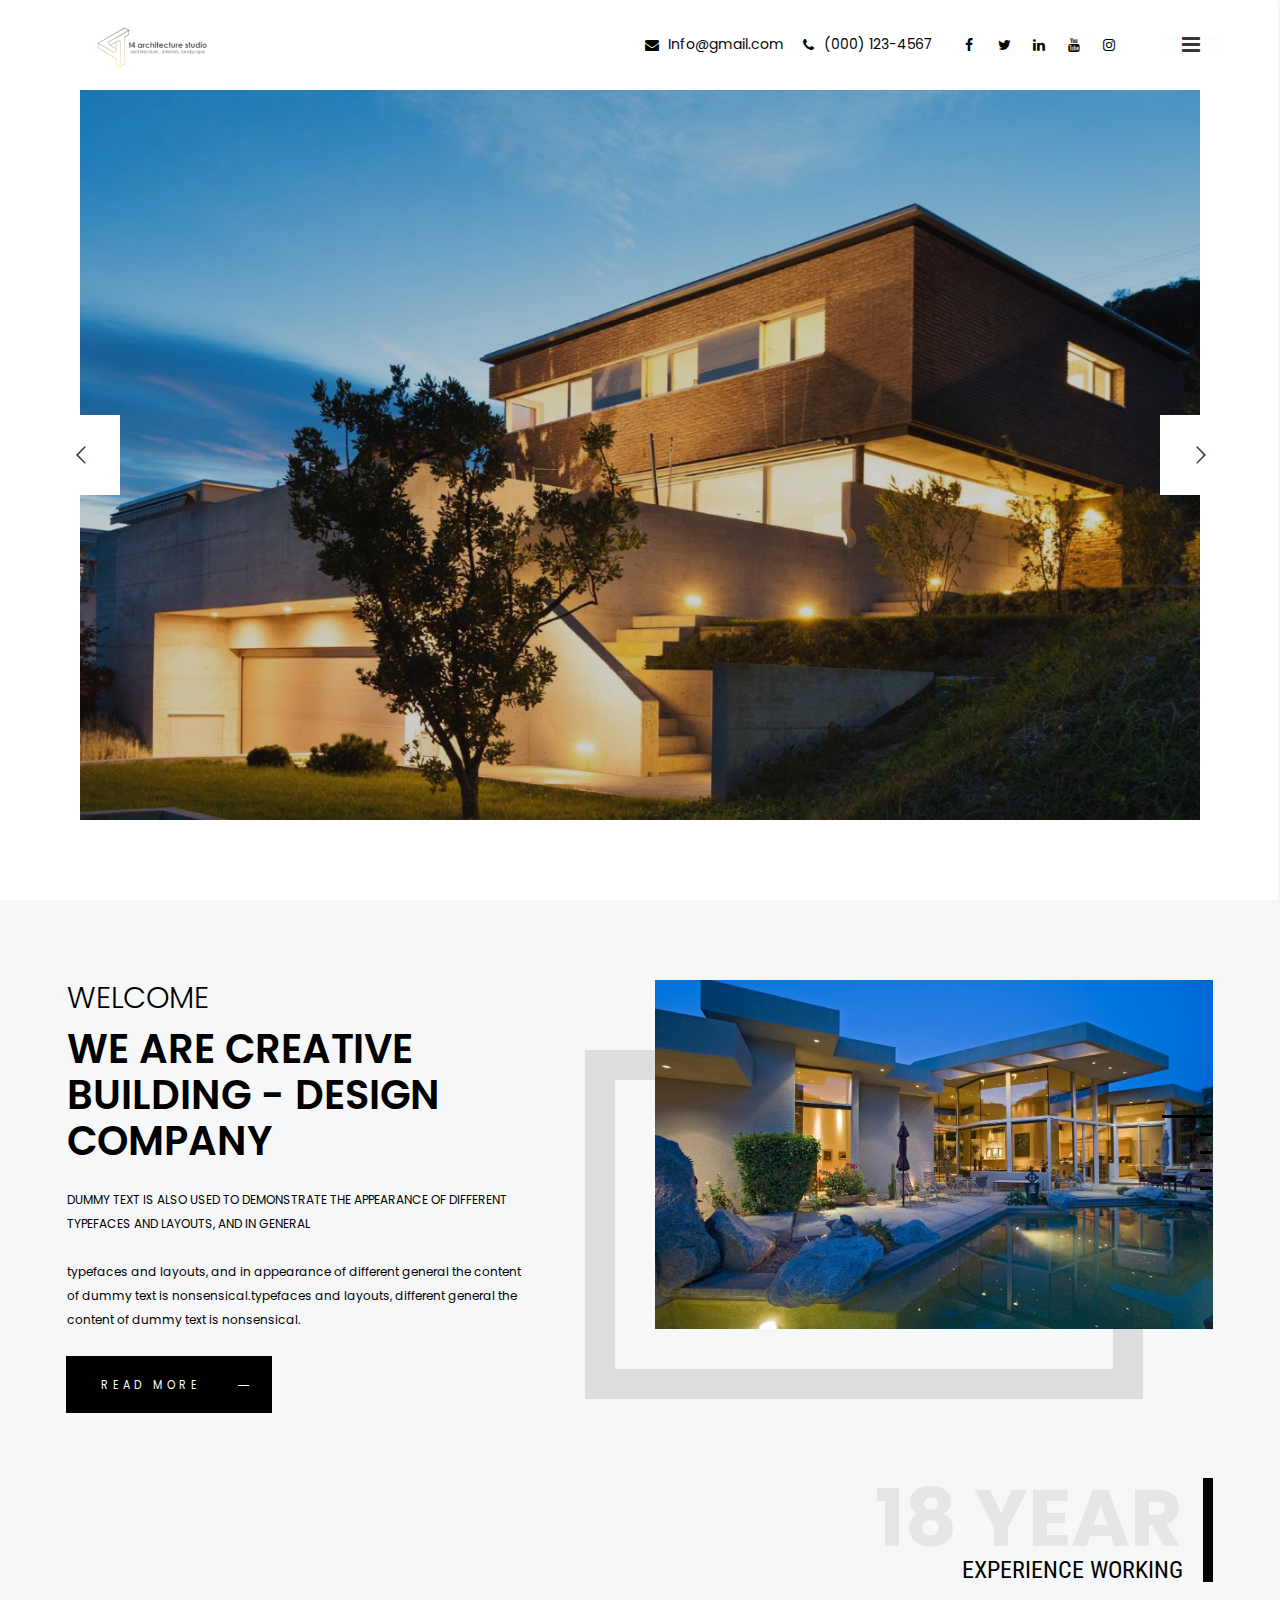
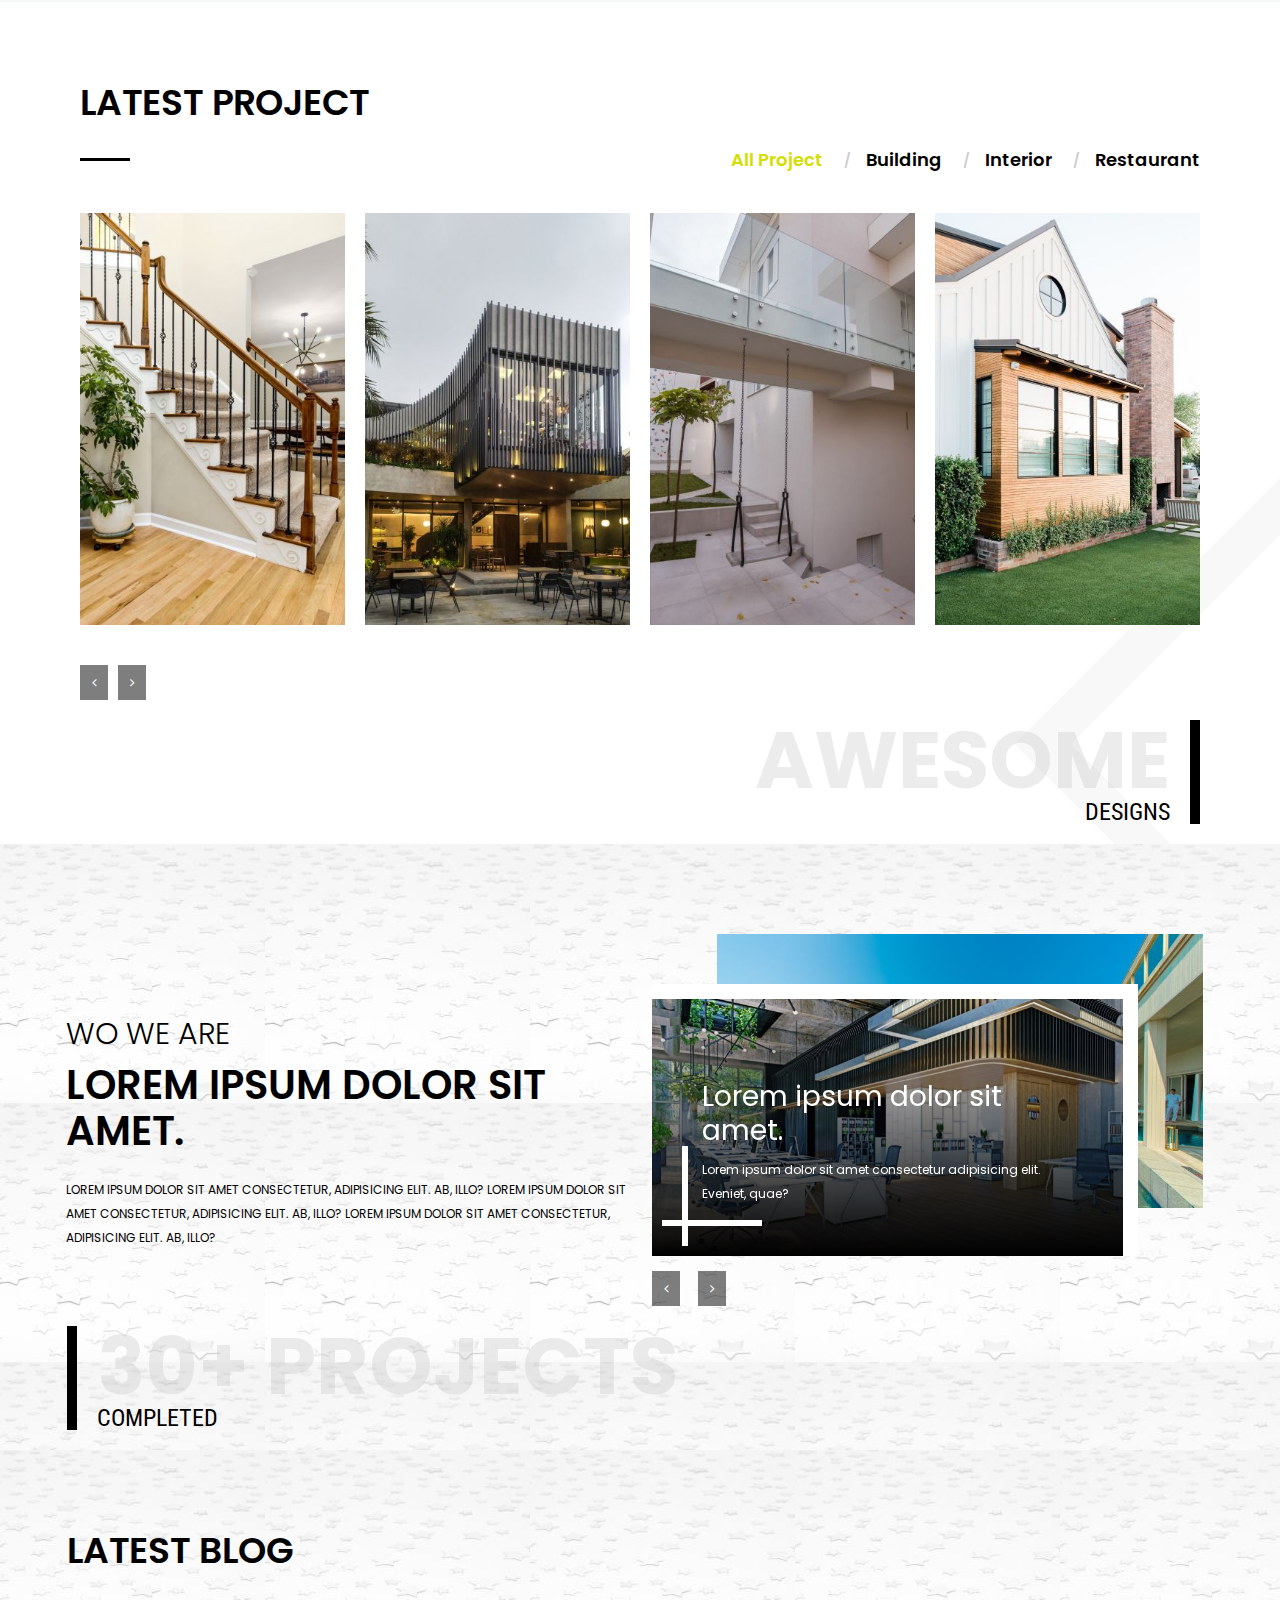
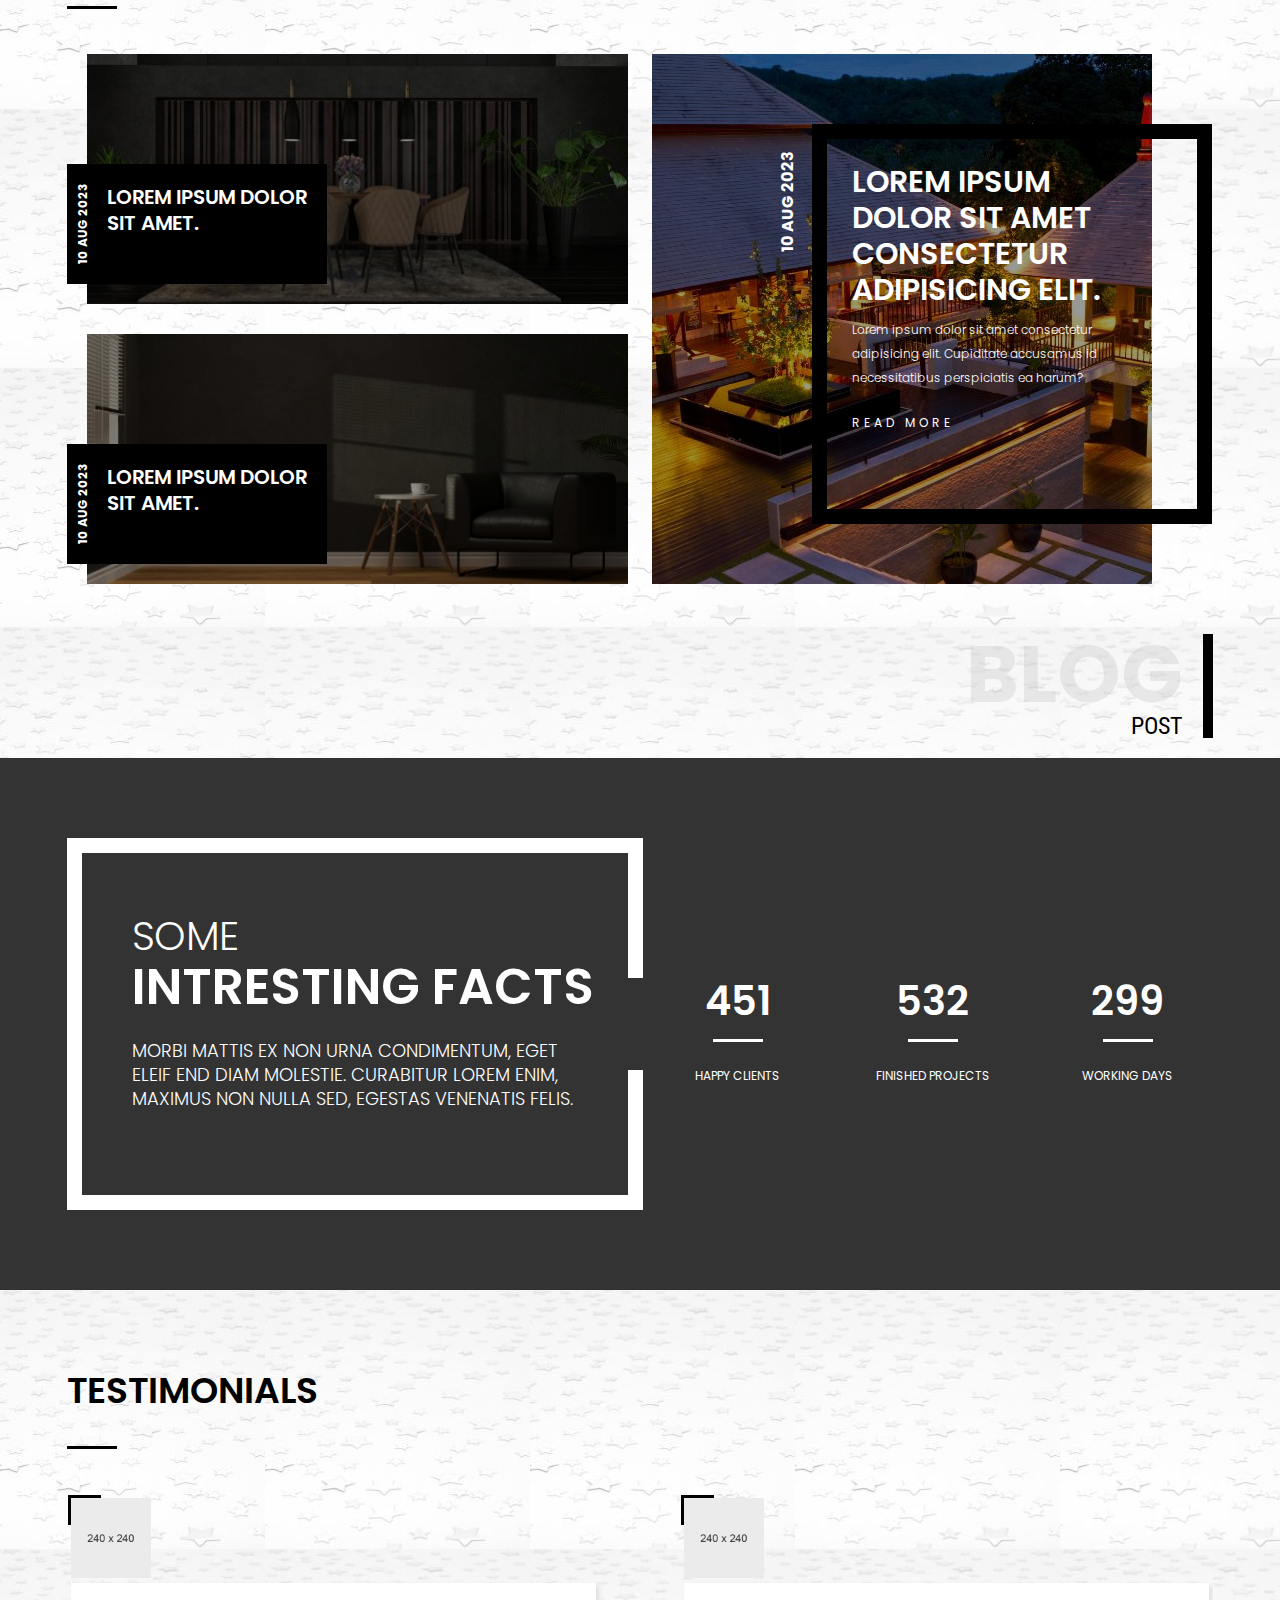
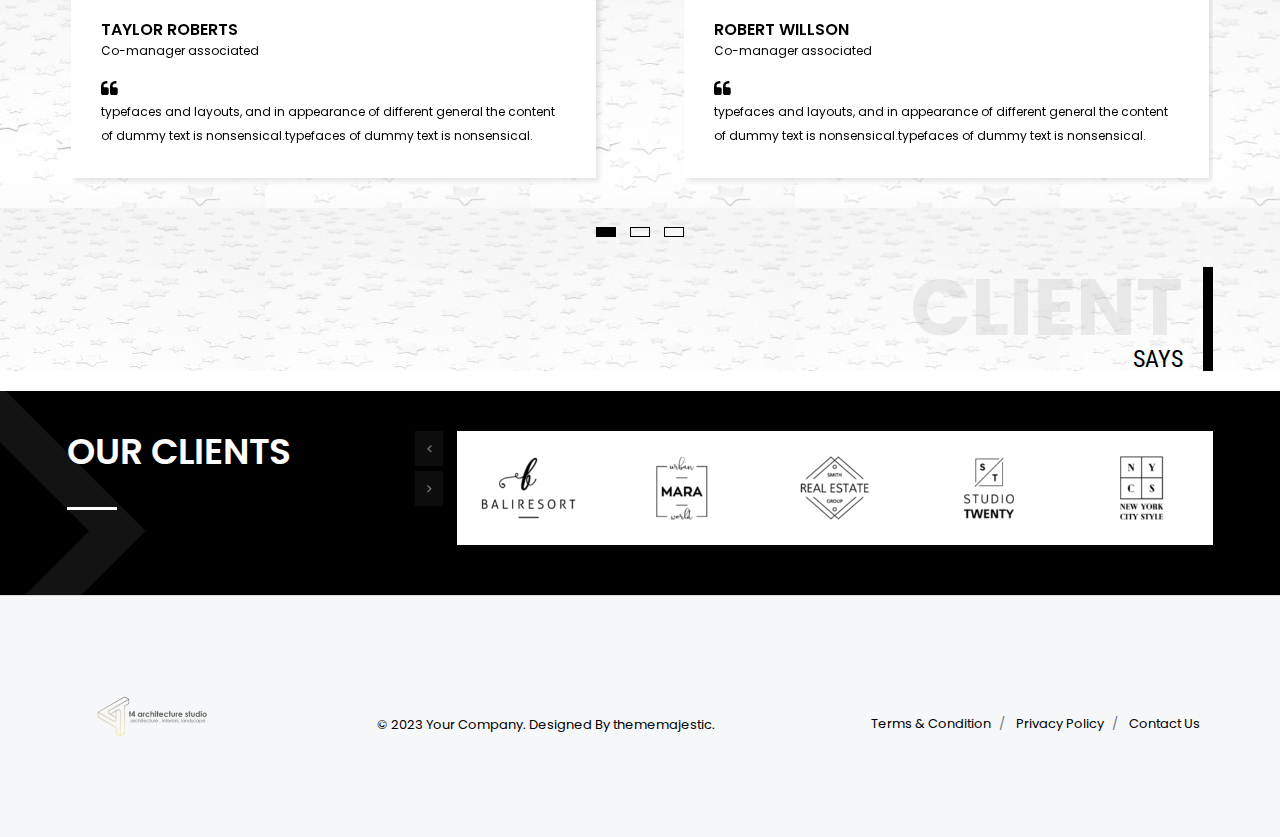
==== index.html @ b1460362 "initial" ====
<!DOCTYPE html>
<html lang="en">

<head>

    <!-- META -->
    <meta charset="utf-8">
    <meta http-equiv="X-UA-Compatible" content="IE=edge">
    <meta name="keywords" content="" />
    <meta name="author" content="" />
    <meta name="robots" content="" />
    <meta name="description" content="" />

    <!-- FAVICONS ICON -->
    <link rel="icon" href="images/favicon.ico" type="image/x-icon" />
    <link rel="shortcut icon" type="image/x-icon" href="images/favicon.png" />

    <!-- PAGE TITLE HERE -->
    <title>T4 Architecture Studio | Home </title>

    <!-- MOBILE SPECIFIC -->
    <meta name="viewport" content="width=device-width, initial-scale=1">

    <link rel="stylesheet" type="text/css" href="css/loader.min.css"> <!-- LOADER STYLE SHEET -->
    <link rel="stylesheet" type="text/css" href="css/bootstrap.min.css"><!-- BOOTSTRAP STYLE SHEET -->
    <link rel="stylesheet" type="text/css" href="css/fontawesome/css/font-awesome.min.css" />
    <!-- FONTAWESOME STYLE SHEET -->
    <link rel="stylesheet" type="text/css" href="css/owl.carousel.min.css"><!-- OWL CAROUSEL STYLE SHEET -->
    <link rel="stylesheet" type="text/css" href="css/magnific-popup.min.css"><!-- MAGNIFIC POPUP STYLE SHEET -->
    <link rel="stylesheet" type="text/css" href="css/style.css"><!-- MAIN STYLE SHEET -->
    <link rel="stylesheet" type="text/css" href="css/rev-slider-4.css"><!-- REVOLUTION SLIDER 4 STYLE -->
    <link rel="stylesheet" type="text/css" href="plugins/revolution/revolution/css/settings.css">
    <!-- REVOLUTION SLIDER CSS -->
    <link rel="stylesheet" type="text/css" href="plugins/revolution/revolution/css/navigation.css">
    <!-- REVOLUTION NAVIGATION STYLE -->
    <!-- GOOGLE FONTS -->
    <link href="https://fonts.googleapis.com/css?family=Poppins:300,300i,400,400i,500,500i,600,600i,700,800,800i,900"
        rel="stylesheet">
    <link href="https://fonts.googleapis.com/css?family=Roboto+Condensed:300,300i,400,400i,700,700i" rel="stylesheet">
    <link href="https://fonts.googleapis.com/css?family=Crete+Round:400,400i&amp;subset=latin-ext" rel="stylesheet">

</head>

<body>

    <div class="page-wraper">

        <!-- HEADER START -->
        <header class="site-header header-style-2  nav-wide">

            <div class="sticky-header main-bar-wraper">
                <div class="main-bar bg-white p-t10">
                    <div class="container">
                        <div class="logo-header">
                            <div class="logo-header-inner logo-header-one">
                                <a href="index.html">
                                    <img src="images/logo-dark.png" width="171" height="49" alt="" />
                                </a>
                            </div>
                        </div>
                        <!-- ETRA Nav -->
                        <div class="extra-nav">
                            <div class="extra-cell">
                                <a href="javascript:;" class="vnav-btn">
                                    <span class="fa fa-bars"></span>
                                </a>
                            </div>
                        </div>
                        <div class="extra-nav">
                            <div class="extra-cell">
                                <!-- <a href="#search" class="site-search-btn"><i class="fa fa-search"></i></a> -->
                            </div>
                        </div>

                        <div class="extra-nav header-top-info">
                            <div class="extra-cell">
                                <div class="wt-topbar-right clearfix top-bar">
                                    <ul class="social-bx list-inline pull-right">
                                        <li><a href="javascript:void(0);" class="fa fa-facebook"></a></li>
                                        <li><a href="javascript:void(0);" class="fa fa-twitter"></a></li>
                                        <li><a href="javascript:void(0);" class="fa fa-linkedin"></a></li>
                                        <li><a href="javascript:void(0);" class="fa fa-youtube"></a></li>
                                        <li><a href="javascript:void(0);" class="fa fa-instagram"></a></li>
                                    </ul>
                                    <ul class="list-unstyled list-inline e-p-bx pull-right">
                                        <li><i class="fa fa-envelope"></i>Info@gmail.com</li>
                                        <li><i class="fa fa-phone"></i>(000) 123-4567</li>
                                    </ul>
                                </div>
                            </div>
                        </div>

                        <!-- ETRA Nav -->
                        <div class="extra-nav">
                            <div class="extra-cell">
                                <div class="dropdown share-icon-btn2">
                                    <a href="javascript:;" class="site-search-btn dropdown-toggle"
                                        data-bs-toggle="dropdown"><i class="fa fa-share-alt"></i></a>
                                    <div class="dropdown-menu bg-white">
                                        <div class="top-bar">
                                            <ul class="social-bx list-inline">
                                                <li><a href="javascript:void(0);" class="fa fa-facebook"></a></li>
                                                <li><a href="javascript:void(0);" class="fa fa-twitter"></a></li>
                                                <li><a href="javascript:void(0);" class="fa fa-linkedin"></a></li>
                                                <li><a href="javascript:void(0);" class="fa fa-rss"></a></li>
                                                <li><a href="javascript:void(0);" class="fa fa-youtube"></a></li>
                                                <li><a href="javascript:void(0);" class="fa fa-instagram"></a></li>
                                            </ul>
                                        </div>
                                    </div>
                                </div>
                            </div>
                        </div>

                        <!-- SITE Search -->
                        <!-- <div id="search"> 
                            <span class="close"></span>
                            <form role="search" id="searchform" action="/search" method="get" class="radius-xl">
                                <div class="input-group">
                                    <input value="" name="q" type="search" placeholder="Type to search"/>
                                    <span class="input-group-btn"><button type="button" class="search-btn"><i class="fa fa-search"></i></button></span>
                                </div>   
                            </form>
                        </div> -->

                        <!-- STYLE SWITCHER  ======= -->
                        <div class="nav-sidebar">
                            <a href="javascript:;" class="vnav-close"></a>
                            <div class="nav-siderbar-scroll">
                                <div class="vertical-content-wrap">
                                    <div class="vertical-content-area vertical-centered">
                                        <!-- MAIN Vav -->
                                        <div class="vertical-nav">
                                            <ul class=" nav navbar-nav">
                                                <li>
                                                    <a href="index.html">Home</a>
                                                </li>
                                                <li>
                                                    <a href="#">About US</a>
                                                    <!-- </li>
                                                <li>
                                                    <a href="javascript:;">News</a>
                                                    <ul class="sub-menu v-sub-menu">
                                                        <li><a href="news-grid.html">Grid</a></li>
                                                        <li><a href="news-listing.html">Listing</a></li>
                                                        <li><a href="news-masonry.html">Masonry</a></li>
                                                    </ul>
                                                </li> -->
                                                <li>
                                                    <a href="#">Services</a>
                                                    <!-- <ul class="sub-menu v-sub-menu">
                                                        <li><a href="work-grid.html">Grid</a></li>
                                                        <li><a href="work-masonry.html">Masonry</a></li>
                                                        <li><a href="work-carousel.html">Carousel</a></li>
                                                        <li><a href="#">Project Detail</a></li>                                        
                                                    </ul> -->
                                                </li>
                                                <li>
                                                    <a href="#">Projects</a>
                                                    <!-- <ul class="sub-menu v-sub-menu">
                                                        <li><a href="post-image.html">Image</a></li>
                                                        <li><a href="post-gallery.html">Gallery</a></li>
                                                        <li><a href="post-video.html">Video</a></li>
                                                        <li><a href="post-right-sidebar.html">Right Sidebar</a></li>                                        
                                                    </ul>                                     -->
                                                </li>
                                                <li class="submenu-direction">
                                                    <a href="#">Contact</a>
                                                    <!-- <ul class="sub-menu">
                                                        <li><a href="accordian.html">All Elements</a></li>
                                                    </ul>                                     -->
                                                </li>
                                            </ul>
                                        </div>
                                    </div>
                                </div>
                            </div>
                        </div>
                        <!-- STYLE SWITCHER END ==== -->

                    </div>
                </div>
            </div>

        </header>
        <!-- HEADER END -->

        <!-- CONTENT START -->
        <div class="page-content">

            <!-- SLIDER START -->
            <div id="welcome_wrapper" class="rev_slider_wrapper fullscreen-container" data-alias="goodnews-header"
                data-source="gallery" style="background:#eeeeee;padding:0px;">
                <div id="welcome" class="rev_slider fullscreenbanner" style="display:none;" data-version="5.4.3.1">
                    <ul>
                        <!-- SLIDE 1 -->
                        <li data-index="rs-902" data-transition="fadethroughdark" data-slotamount="default"
                            data-hideafterloop="0" data-hideslideonmobile="off" data-easein="default"
                            data-easeout="default" data-masterspeed="default"
                            data-thumb="images/main-slider/slider1/slide1.jpg" data-rotate="0" data-fstransition="fade"
                            data-fsmasterspeed="300" data-fsslotamount="7" data-saveperformance="off" data-title=""
                            data-param1="" data-param2="" data-param3="" data-param4="" data-param5="" data-param6=""
                            data-param7="" data-param8="" data-param9="" data-param10="" data-description="">
                            <!-- MAIN IMAGE -->
                            <img src="images/main-slider/slider1/slide1.jpg" alt=""
                                data-lazyload="images/main-slider/slider1/slide1.jpg" data-bgposition="center center"
                                data-bgfit="cover" data-bgparallax="4" class="rev-slidebg" data-no-retina>
                            <!-- LAYERS -->

                            <!-- BACKGROUND VIDEO LAYER -->
                            <!-- LAYER NR. 1 -->
                            <div class="tp-caption tp-shape tp-shapewrapper " id="rrzb_902-1"
                                data-x="['center','center','center','center']" data-hoffset="['0','0','0','0']"
                                data-y="['middle','middle','middle','middle']" data-voffset="['0','0','0','0']"
                                data-width="full" data-height="full" data-whitespace="nowrap" data-type="shape"
                                data-basealign="slide" data-responsive_offset="off" data-responsive="off" data-frames='[
                                {"from":"opacity:0;","speed":1000,"to":"o:1;","delay":0,"ease":"Power4.easeOut"},
                                {"delay":"wait","speed":1000,"to":"opacity:0;","ease":"Power4.easeOut"}
                                ]' data-textAlign="['left','left','left','left']" data-paddingtop="[0,0,0,0]"
                                data-paddingright="[0,0,0,0]" data-paddingbottom="[0,0,0,0]"
                                data-paddingleft="[0,0,0,0]"
                                style="z-index: 4;background-color:rgba(0, 0, 0, 0.2);border-color:rgba(0, 0, 0, 0);border-width:0px;">
                            </div>

                            <div id="rrzb_902" class="rev_row_zone rev_row_zone_middle" style="z-index: 7;">
                                <!-- Content Block -->
                                <!-- LAYER NR. 1 -->
                                <div class="tp-caption  " id="slide-902-layer-1" data-x="['left','left','left','left']"
                                    data-hoffset="['100','100','100','100']"
                                    data-y="['bottom','bottom','bottom','bottom']" data-voffset="['0','0','0','0']"
                                    data-width="none" data-height="none" data-whitespace="nowrap" data-type="row"
                                    data-columnbreak="3" data-responsive_offset="on" data-responsive="off"
                                    data-frames='[{"delay":10,"speed":300,"frame":"0","from":"opacity:0;","to":"o:1;","ease":"Power3.easeInOut"},
                                    {"delay":"wait","speed":300,"frame":"999","to":"opacity:0;","ease":"Power3.easeInOut"}]' data-margintop="[0,0,0,0]" data-marginright="[0,0,0,0]"
                                    data-marginbottom="[50,60,40,50]" data-marginleft="[0,0,0,0]"
                                    data-textAlign="['inherit','inherit','inherit','inherit']"
                                    data-paddingtop="[0,0,0,0]" data-paddingright="[150,130,80,50]"
                                    data-paddingbottom="[0,0,0,0]" data-paddingleft="[150,130,80,50]"
                                    style="z-index: 7; white-space: nowrap; font-size: 20px; line-height: 22px; font-weight: 400; color: #ffffff; letter-spacing: 0px;">

                                    <!-- LAYER NR. 2 -->
                                    <div class="tp-caption  " id="slide-902-layer-2"
                                        data-x="['left','left','left','left']" data-hoffset="['0','0','100','100']"
                                        data-y="['top','top','top','top']" data-voffset="['0','0','100','100']"
                                        data-width="none" data-height="none" data-whitespace="nowrap" data-type="column"
                                        data-responsive_offset="on" data-responsive="off"
                                        data-frames='[{"delay":"+0","speed":750,"sfxcolor":"#fff","sfx_effect":"","frame":"0","from":"z:0;","to":"o:1;","ease":"Power4.easeInOut"},
                                            {"delay":"wait","speed":300,"frame":"999","to":"opacity:0;","ease":"Power4.easeInOut"}]' data-columnwidth="100%"
                                        data-verticalalign="top" data-margintop="[0,0,0,0]" data-marginright="[0,0,0,0]"
                                        data-marginbottom="[0,0,0,0]" data-marginleft="[0,0,0,0]"
                                        data-textAlign="['center','center','center','center']"
                                        data-paddingtop="[50,50,50,50]" data-paddingright="[0,0,30,30]"
                                        data-paddingbottom="[50,50,50,50]" data-paddingleft="[0,0,30,30]"
                                        style="z-index: 8; width: 100%;">
                                        <!-- LAYER NR. 3 -->
                                        <div class="tp-caption   tp-resizeme" id="slide-902-layer-3"
                                            data-x="['left','center','center','center']"
                                            data-hoffset="['0','0','0','0']" data-y="['top','bottom','bottom','bottom']"
                                            data-voffset="['0','260','250','190']" data-width="none" data-height="none"
                                            data-whitespace="['normal','nowrap','nowrap','nowrap']" data-type="text"
                                            data-basealign="slide" data-responsive_offset="off"
                                            data-frames='[{"delay":"+490","speed":750,"sfxcolor":"#fff","sfx_effect":"blockfromleft","frame":"0","from":"z:0;","to":"o:1;","ease":"Power4.easeInOut"},
                                                {"delay":"wait","speed":300,"frame":"999","to":"opacity:0;","ease":"Power3.easeInOut"}]' data-margintop="[0,0,0,0]"
                                            data-marginright="[0,0,0,0]" data-marginbottom="[0,0,0,0]"
                                            data-marginleft="[0,0,0,0]"
                                            data-textAlign="['center','inherit','inherit','inherit']"
                                            data-paddingtop="[5,5,5,5]" data-paddingright="[5,5,5,5]"
                                            data-paddingbottom="[5,5,5,5]" data-paddingleft="[5,5,5,5]"
                                            style="z-index: 10; white-space: normal; font-size: 18px; line-height: 15px; font-weight: 700; color: #fff; letter-spacing: 3px; display: inline-block;">
                                            GENERAL
                                        </div>

                                        <!-- LAYER NR. 4 -->
                                        <div class="tp-caption tp-shape tp-shapewrapper  tp-resizeme"
                                            id="slide-902-layer-4" data-x="['left','left','left','left']"
                                            data-hoffset="['0','0','0','0']" data-y="['top','top','top','top']"
                                            data-voffset="['0','0','0','0']" data-width="full" data-height="15"
                                            data-whitespace="normal" data-type="shape" data-responsive_offset="on"
                                            data-frames='[{"delay":"+0","speed":300,"frame":"0","from":"opacity:0;","to":"o:1;","ease":"Power3.easeInOut"},
                                                {"delay":"wait","speed":300,"frame":"999","to":"opacity:0;","ease":"Power3.easeInOut"}]'
                                            data-margintop="[0,0,0,0]" data-marginright="[0,0,0,0]"
                                            data-marginbottom="[0,0,0,0]" data-marginleft="[0,0,0,0]"
                                            data-textAlign="['inherit','inherit','inherit','inherit']"
                                            data-paddingtop="[0,0,0,0]" data-paddingright="[0,0,0,0]"
                                            data-paddingbottom="[0,0,0,0]" data-paddingleft="[0,0,0,0]"
                                            style="z-index: 13; display: block;background-color:rgba(0, 0, 0, 0);">
                                        </div>

                                        <!-- LAYER NR. 5 -->
                                        <div class="tp-caption   tp-resizeme  tp-linkmod" id="slide-902-layer-5"
                                            data-x="['left','center','center','center']"
                                            data-hoffset="['0','0','0','0']" data-y="['top','bottom','bottom','bottom']"
                                            data-voffset="['0','170','140','120']" data-fontsize="['60','60','60','40']"
                                            data-lineheight="['60','60','60','40']"
                                            data-width="['900','700','100%','100%']" data-height="none"
                                            data-whitespace="normal" data-type="text" data-actions=''
                                            data-basealign="slide" data-responsive_offset="off"
                                            data-frames='[{"delay":"+590","speed":750,"sfxcolor":"#fff","sfx_effect":"blockfromleft","frame":"0","from":"z:0;","to":"o:1;","ease":"Power4.easeInOut"},
                                                {"delay":"wait","speed":300,"frame":"999","to":"opacity:0;","ease":"Power3.easeInOut"},
                                                {"frame":"hover","speed":"0","ease":"Linear.easeNone","to":"o:1;rX:0;rY:0;rZ:0;z:0;","style":"c:rgb(255,255,255);"}]'
                                            data-margintop="[0,0,0,0]" data-marginright="[0,0,0,0]"
                                            data-marginbottom="[0,0,0,0]" data-marginleft="[0,0,0,0]"
                                            data-textAlign="['center','center','center','center']"
                                            data-paddingtop="[0,0,0,0]" data-paddingright="[5,5,5,5]"
                                            data-paddingbottom="[10,10,10,10]" data-paddingleft="[5,5,5,5]" style="z-index: 11; white-space: normal; font-weight: 600; color: #fff; letter-spacing: 2px; display: inline-block;
                                                text-decoration: none; text-transform:capitalize">Virtually Build Your
                                            House</div>

                                        <!-- LAYER NR. 6 -->
                                        <div class="tp-caption tp-shape tp-shapewrapper  tp-resizeme"
                                            id="slide-902-layer-6" data-x="['left','left','left','left']"
                                            data-hoffset="['0','0','0','0']" data-y="['top','top','top','top']"
                                            data-voffset="['0','0','0','0']" data-width="full" data-height="15"
                                            data-whitespace="normal" data-type="shape" data-responsive_offset="on"
                                            data-frames='[{"delay":"+0","speed":300,"frame":"0","from":"opacity:0;","to":"o:1;","ease":"Power3.easeInOut"},
                                                {"delay":"wait","speed":300,"frame":"999","to":"opacity:0;","ease":"Power3.easeInOut"}]'
                                            data-margintop="[0,0,0,0]" data-marginright="[0,0,0,0]"
                                            data-marginbottom="[0,0,0,0]" data-marginleft="[0,0,0,0]"
                                            data-textAlign="['inherit','inherit','inherit','inherit']"
                                            data-paddingtop="[0,0,0,0]" data-paddingright="[0,0,0,0]"
                                            data-paddingbottom="[0,0,0,0]" data-paddingleft="[0,0,0,0]"
                                            style="z-index: 9; display: block;background-color:rgba(0, 0, 0, 0);">
                                        </div>

                                        <!-- LAYER NR. 7 -->
                                        <div class="tp-caption   tp-resizeme" id="slide-902-layer-7"
                                            data-x="['left','center','center','center']"
                                            data-hoffset="['0','0','0','0']" data-y="['top','bottom','bottom','bottom']"
                                            data-voffset="['0','100','80','70']"
                                            data-width="['none','460','100%','100%']" data-height="none"
                                            data-whitespace="normal" data-type="text" data-basealign="slide"
                                            data-responsive_offset="off"
                                            data-frames='[{"delay":"+690","speed":750,"sfxcolor":"#fff","sfx_effect":"blockfromleft","frame":"0","from":"z:0;","to":"o:1;","ease":"Power4.easeInOut"},
                                                {"delay":"wait","speed":300,"frame":"999","to":"opacity:0;","ease":"Power3.easeInOut"}]'
                                            data-margintop="[0,0,0,0]" data-marginright="[0,0,0,0]"
                                            data-marginbottom="[0,0,0,0]" data-marginleft="[0,0,0,0]"
                                            data-textAlign="['center','center','center','center']"
                                            data-paddingtop="[5,5,5,5]" data-paddingright="[5,5,5,5]"
                                            data-paddingbottom="[5,5,5,5]" data-paddingleft="[5,5,5,5]"
                                            style="z-index: 12; white-space: normal; font-size: 16px; line-height: 22px;
                                                font-weight: 400; color: #fff; letter-spacing: 0px; display: inline-block;">
                                            Excepteur sint occaecat cupidatat non proident laborum.
                                        </div>
                                    </div>

                                </div>

                            </div>
                            <!-- LAYER NR. 8 -->
                            <!-- Border Part -->
                            <div class="tp-caption tp-shape tp-shapewrapper " id="slide-902-layer-8"
                                data-x="['center','center','center','center']" data-hoffset="['0','0','0','0']"
                                data-y="['middle','middle','middle','middle']" data-voffset="['0','0','0','0']"
                                data-width="full" data-height="full" data-whitespace="nowrap"
                                data-visibility="['on','on','off','off']" data-type="shape" data-basealign="slide"
                                data-responsive_offset="off" data-responsive="off"
                                data-frames='[{"delay":50,"speed":100,"frame":"0","from":"opacity:0;","to":"o:1;","ease":"Power3.easeInOut"},{"delay":"wait","speed":1000,"frame":"999","to":"opacity:0;","ease":"Power3.easeIn"}]'
                                data-textAlign="['inherit','inherit','inherit','inherit']" data-paddingtop="[0,0,0,0]"
                                data-paddingright="[0,0,0,0]" data-paddingbottom="[0,0,0,0]"
                                data-paddingleft="[0,0,0,0]"
                                style="z-index: 5;background-color:rgba(0, 0, 0, 0);border-color:rgb(255,255,255);border-style:solid;border-width:0px 80px 80px 80px;">
                            </div>

                        </li>

                        <!-- SLIDE 2 -->
                        <li data-index="rs-903" data-transition="fadethroughdark" data-slotamount="default"
                            data-hideafterloop="0" data-hideslideonmobile="off" data-easein="default"
                            data-easeout="default" data-masterspeed="default"
                            data-thumb="images/main-slider/slider1/slide2.jpg" data-rotate="0" data-fstransition="fade"
                            data-fsmasterspeed="300" data-fsslotamount="7" data-saveperformance="off" data-title=""
                            data-param1="" data-param2="" data-param3="" data-param4="" data-param5="" data-param6=""
                            data-param7="" data-param8="" data-param9="" data-param10="" data-description="">
                            <!-- MAIN IMAGE -->
                            <img src="images/main-slider/slider1/slide2.jpg" alt=""
                                data-lazyload="images/main-slider/slider1/slide2.jpg" data-bgposition="center center"
                                data-bgfit="cover" data-bgparallax="4" class="rev-slidebg" data-no-retina>
                            <!-- LAYERS -->

                            <!-- BACKGROUND VIDEO LAYER -->
                            <!-- LAYER NR. 1 -->
                            <div class="tp-caption tp-shape tp-shapewrapper " id="rrzb_903-1"
                                data-x="['center','center','center','center']" data-hoffset="['0','0','0','0']"
                                data-y="['middle','middle','middle','middle']" data-voffset="['0','0','0','0']"
                                data-width="full" data-height="full" data-whitespace="nowrap" data-type="shape"
                                data-basealign="slide" data-responsive_offset="off" data-responsive="off" data-frames='[
                                {"from":"opacity:0;","speed":1000,"to":"o:1;","delay":0,"ease":"Power4.easeOut"},
                                {"delay":"wait","speed":1000,"to":"opacity:0;","ease":"Power4.easeOut"}
                                ]' data-textAlign="['left','left','left','left']" data-paddingtop="[0,0,0,0]"
                                data-paddingright="[0,0,0,0]" data-paddingbottom="[0,0,0,0]"
                                data-paddingleft="[0,0,0,0]"
                                style="z-index: 4;background-color:rgba(0, 0, 0, 0.2);border-color:rgba(0, 0, 0, 0);border-width:0px;">
                            </div>

                            <div id="rrzb_903" class="rev_row_zone rev_row_zone_middle" style="z-index: 7;">
                                <!-- Content Block -->
                                <!-- LAYER NR. 1 -->
                                <div class="tp-caption  " id="slide-903-layer-1" data-x="['left','left','left','left']"
                                    data-hoffset="['100','100','100','100']"
                                    data-y="['bottom','bottom','bottom','bottom']" data-voffset="['0','0','0','0']"
                                    data-width="none" data-height="none" data-whitespace="nowrap" data-type="row"
                                    data-columnbreak="3" data-responsive_offset="on" data-responsive="off"
                                    data-frames='[{"delay":10,"speed":300,"frame":"0","from":"opacity:0;","to":"o:1;","ease":"Power3.easeInOut"},
                                    {"delay":"wait","speed":300,"frame":"999","to":"opacity:0;","ease":"Power3.easeInOut"}]' data-margintop="[0,0,0,0]" data-marginright="[0,0,0,0]"
                                    data-marginbottom="[50,60,40,50]" data-marginleft="[0,0,0,0]"
                                    data-textAlign="['inherit','inherit','inherit','inherit']"
                                    data-paddingtop="[0,0,0,0]" data-paddingright="[150,130,80,50]"
                                    data-paddingbottom="[0,0,0,0]" data-paddingleft="[150,130,80,50]"
                                    style="z-index: 7; white-space: nowrap; font-size: 20px; line-height: 22px; font-weight: 400; color: #ffffff; letter-spacing: 0px;">

                                    <!-- LAYER NR. 2 -->
                                    <div class="tp-caption  " id="slide-903-layer-2"
                                        data-x="['left','left','left','left']" data-hoffset="['0','0','100','100']"
                                        data-y="['top','top','top','top']" data-voffset="['0','0','100','100']"
                                        data-width="none" data-height="none" data-whitespace="nowrap" data-type="column"
                                        data-responsive_offset="on" data-responsive="off"
                                        data-frames='[{"delay":"+0","speed":750,"sfxcolor":"#fff","sfx_effect":"","frame":"0","from":"z:0;","to":"o:1;","ease":"Power4.easeInOut"},
                                            {"delay":"wait","speed":300,"frame":"999","to":"opacity:0;","ease":"Power4.easeInOut"}]' data-columnwidth="100%"
                                        data-verticalalign="top" data-margintop="[0,0,0,0]" data-marginright="[0,0,0,0]"
                                        data-marginbottom="[0,0,0,0]" data-marginleft="[0,0,0,0]"
                                        data-textAlign="['center','center','center','center']"
                                        data-paddingtop="[50,50,50,50]" data-paddingright="[0,0,30,30]"
                                        data-paddingbottom="[50,50,50,50]" data-paddingleft="[0,0,30,30]"
                                        style="z-index: 8; width: 100%;">
                                        <!-- LAYER NR. 3 -->
                                        <div class="tp-caption   tp-resizeme" id="slide-903-layer-3"
                                            data-x="['left','center','center','center']"
                                            data-hoffset="['0','0','0','0']" data-y="['top','bottom','bottom','bottom']"
                                            data-voffset="['0','260','250','190']" data-width="none" data-height="none"
                                            data-whitespace="['normal','nowrap','nowrap','nowrap']" data-type="text"
                                            data-basealign="slide" data-responsive_offset="off"
                                            data-frames='[{"delay":"+490","speed":750,"sfxcolor":"#fff","sfx_effect":"blockfromleft","frame":"0","from":"z:0;","to":"o:1;","ease":"Power4.easeInOut"},
                                                {"delay":"wait","speed":300,"frame":"999","to":"opacity:0;","ease":"Power3.easeInOut"}]' data-margintop="[0,0,0,0]"
                                            data-marginright="[0,0,0,0]" data-marginbottom="[0,0,0,0]"
                                            data-marginleft="[0,0,0,0]"
                                            data-textAlign="['center','inherit','inherit','inherit']"
                                            data-paddingtop="[5,5,5,5]" data-paddingright="[5,5,5,5]"
                                            data-paddingbottom="[5,5,5,5]" data-paddingleft="[5,5,5,5]"
                                            style="z-index: 10; white-space: normal; font-size: 18px; line-height: 18px; font-weight: 700; color: #fff; letter-spacing: 3px; display: inline-block;">
                                            GENERAL
                                        </div>

                                        <!-- LAYER NR. 4 -->
                                        <div class="tp-caption tp-shape tp-shapewrapper  tp-resizeme"
                                            id="slide-903-layer-4" data-x="['left','left','left','left']"
                                            data-hoffset="['0','0','0','0']" data-y="['top','top','top','top']"
                                            data-voffset="['0','0','0','0']" data-width="full" data-height="15"
                                            data-whitespace="normal" data-type="shape" data-responsive_offset="on"
                                            data-frames='[{"delay":"+0","speed":300,"frame":"0","from":"opacity:0;","to":"o:1;","ease":"Power3.easeInOut"},
                                                {"delay":"wait","speed":300,"frame":"999","to":"opacity:0;","ease":"Power3.easeInOut"}]'
                                            data-margintop="[0,0,0,0]" data-marginright="[0,0,0,0]"
                                            data-marginbottom="[0,0,0,0]" data-marginleft="[0,0,0,0]"
                                            data-textAlign="['inherit','inherit','inherit','inherit']"
                                            data-paddingtop="[0,0,0,0]" data-paddingright="[0,0,0,0]"
                                            data-paddingbottom="[0,0,0,0]" data-paddingleft="[0,0,0,0]"
                                            style="z-index: 13; display: block;background-color:rgba(0, 0, 0, 0);">
                                        </div>

                                        <!-- LAYER NR. 5 -->
                                        <div class="tp-caption   tp-resizeme  tp-linkmod" id="slide-903-layer-5"
                                            data-x="['left','center','center','center']"
                                            data-hoffset="['0','0','0','0']" data-y="['top','bottom','bottom','bottom']"
                                            data-voffset="['0','170','140','120']" data-fontsize="['60','60','60','40']"
                                            data-lineheight="['60','60','60','40']"
                                            data-width="['900','700','100%','100%']" data-height="none"
                                            data-whitespace="normal" data-type="text" data-actions=''
                                            data-basealign="slide" data-responsive_offset="off"
                                            data-frames='[{"delay":"+590","speed":750,"sfxcolor":"#fff","sfx_effect":"blockfromleft","frame":"0","from":"z:0;","to":"o:1;","ease":"Power4.easeInOut"},
                                                {"delay":"wait","speed":300,"frame":"999","to":"opacity:0;","ease":"Power3.easeInOut"},
                                                {"frame":"hover","speed":"0","ease":"Linear.easeNone","to":"o:1;rX:0;rY:0;rZ:0;z:0;","style":"c:rgb(255,255,255);"}]'
                                            data-margintop="[0,0,0,0]" data-marginright="[0,0,0,0]"
                                            data-marginbottom="[0,0,0,0]" data-marginleft="[0,0,0,0]"
                                            data-textAlign="['center','center','center','center']"
                                            data-paddingtop="[0,0,0,0]" data-paddingright="[5,5,5,5]"
                                            data-paddingbottom="[10,10,10,10]" data-paddingleft="[5,5,5,5]" style="z-index: 11; white-space: normal; font-weight: 600; color: #fff; letter-spacing: 2px; display: inline-block;
                                                text-decoration: none; text-transform:capitalize">Natural plus modern.
                                        </div>

                                        <!-- LAYER NR. 6 -->
                                        <div class="tp-caption tp-shape tp-shapewrapper  tp-resizeme"
                                            id="slide-903-layer-6" data-x="['left','left','left','left']"
                                            data-hoffset="['0','0','0','0']" data-y="['top','top','top','top']"
                                            data-voffset="['0','0','0','0']" data-width="full" data-height="15"
                                            data-whitespace="normal" data-type="shape" data-responsive_offset="on"
                                            data-frames='[{"delay":"+0","speed":300,"frame":"0","from":"opacity:0;","to":"o:1;","ease":"Power3.easeInOut"},
                                                {"delay":"wait","speed":300,"frame":"999","to":"opacity:0;","ease":"Power3.easeInOut"}]'
                                            data-margintop="[0,0,0,0]" data-marginright="[0,0,0,0]"
                                            data-marginbottom="[0,0,0,0]" data-marginleft="[0,0,0,0]"
                                            data-textAlign="['inherit','inherit','inherit','inherit']"
                                            data-paddingtop="[0,0,0,0]" data-paddingright="[0,0,0,0]"
                                            data-paddingbottom="[0,0,0,0]" data-paddingleft="[0,0,0,0]"
                                            style="z-index: 9; display: block;background-color:rgba(0, 0, 0, 0);">
                                        </div>

                                        <!-- LAYER NR. 7 -->
                                        <div class="tp-caption   tp-resizeme" id="slide-903-layer-7"
                                            data-x="['left','center','center','center']"
                                            data-hoffset="['0','0','0','0']" data-y="['top','bottom','bottom','bottom']"
                                            data-voffset="['0','100','80','70']"
                                            data-width="['none','460','100%','100%']" data-height="none"
                                            data-whitespace="normal" data-type="text" data-basealign="slide"
                                            data-responsive_offset="off"
                                            data-frames='[{"delay":"+690","speed":750,"sfxcolor":"#fff","sfx_effect":"blockfromleft","frame":"0","from":"z:0;","to":"o:1;","ease":"Power4.easeInOut"},
                                                {"delay":"wait","speed":300,"frame":"999","to":"opacity:0;","ease":"Power3.easeInOut"}]'
                                            data-margintop="[0,0,0,0]" data-marginright="[0,0,0,0]"
                                            data-marginbottom="[0,0,0,0]" data-marginleft="[0,0,0,0]"
                                            data-textAlign="['center','center','center','center']"
                                            data-paddingtop="[5,5,5,5]" data-paddingright="[5,5,5,5]"
                                            data-paddingbottom="[5,5,5,5]" data-paddingleft="[5,5,5,5]"
                                            style="z-index: 12; white-space: normal; font-size: 16px; line-height: 22px;
                                                font-weight: 400; color: #fff; letter-spacing: 0px; display: inline-block;">
                                            sed do eiusmod tempor incididunt ut labore et dolore magna aliqua.
                                        </div>
                                    </div>

                                </div>

                            </div>
                            <!-- LAYER NR. 8 -->
                            <!-- Border Part -->
                            <div class="tp-caption tp-shape tp-shapewrapper " id="slide-903-layer-8"
                                data-x="['center','center','center','center']" data-hoffset="['0','0','0','0']"
                                data-y="['middle','middle','middle','middle']" data-voffset="['0','0','0','0']"
                                data-width="full" data-height="full" data-whitespace="nowrap"
                                data-visibility="['on','on','off','off']" data-type="shape" data-basealign="slide"
                                data-responsive_offset="off" data-responsive="off"
                                data-frames='[{"delay":50,"speed":100,"frame":"0","from":"opacity:0;","to":"o:1;","ease":"Power3.easeInOut"},{"delay":"wait","speed":1000,"frame":"999","to":"opacity:0;","ease":"Power3.easeIn"}]'
                                data-textAlign="['inherit','inherit','inherit','inherit']" data-paddingtop="[0,0,0,0]"
                                data-paddingright="[0,0,0,0]" data-paddingbottom="[0,0,0,0]"
                                data-paddingleft="[0,0,0,0]"
                                style="z-index: 5;background-color:rgba(0, 0, 0, 0);border-color:rgb(255,255,255);border-style:solid;border-width:0px 80px 80px 80px;">
                            </div>

                        </li>

                        <!-- SLIDE 3 -->
                        <li data-index="rs-904" data-transition="fadethroughdark" data-slotamount="default"
                            data-hideafterloop="0" data-hideslideonmobile="off" data-easein="default"
                            data-easeout="default" data-masterspeed="default"
                            data-thumb="images/main-slider/slider1/slide3.jpg" data-rotate="0" data-fstransition="fade"
                            data-fsmasterspeed="300" data-fsslotamount="7" data-saveperformance="off" data-title=""
                            data-param1="" data-param2="" data-param3="" data-param4="" data-param5="" data-param6=""
                            data-param7="" data-param8="" data-param9="" data-param10="" data-description="">
                            <!-- MAIN IMAGE -->
                            <img src="images/main-slider/slider1/slide3.jpg" alt=""
                                data-lazyload="images/main-slider/slider1/slide3.jpg" data-bgposition="center center"
                                data-bgfit="cover" data-bgparallax="4" class="rev-slidebg" data-no-retina>
                            <!-- LAYERS -->

                            <!-- BACKGROUND VIDEO LAYER -->
                            <!-- LAYER NR. 1 -->
                            <div class="tp-caption tp-shape tp-shapewrapper " id="rrzb_904-1"
                                data-x="['center','center','center','center']" data-hoffset="['0','0','0','0']"
                                data-y="['middle','middle','middle','middle']" data-voffset="['0','0','0','0']"
                                data-width="full" data-height="full" data-whitespace="nowrap" data-type="shape"
                                data-basealign="slide" data-responsive_offset="off" data-responsive="off" data-frames='[
                                {"from":"opacity:0;","speed":1000,"to":"o:1;","delay":0,"ease":"Power4.easeOut"},
                                {"delay":"wait","speed":1000,"to":"opacity:0;","ease":"Power4.easeOut"}
                                ]' data-textAlign="['left','left','left','left']" data-paddingtop="[0,0,0,0]"
                                data-paddingright="[0,0,0,0]" data-paddingbottom="[0,0,0,0]"
                                data-paddingleft="[0,0,0,0]"
                                style="z-index: 4;background-color:rgba(0, 0, 0, 0.2);border-color:rgba(0, 0, 0, 0);border-width:0px;">
                            </div>

                            <div id="rrzb_904" class="rev_row_zone rev_row_zone_middle" style="z-index: 7;">
                                <!-- Content Block -->
                                <!-- LAYER NR. 1 -->
                                <div class="tp-caption  " id="slide-904-layer-1" data-x="['left','left','left','left']"
                                    data-hoffset="['100','100','100','100']"
                                    data-y="['bottom','bottom','bottom','bottom']" data-voffset="['0','0','0','0']"
                                    data-width="none" data-height="none" data-whitespace="nowrap" data-type="row"
                                    data-columnbreak="3" data-responsive_offset="on" data-responsive="off"
                                    data-frames='[{"delay":10,"speed":300,"frame":"0","from":"opacity:0;","to":"o:1;","ease":"Power3.easeInOut"},
                                    {"delay":"wait","speed":300,"frame":"999","to":"opacity:0;","ease":"Power3.easeInOut"}]' data-margintop="[0,0,0,0]" data-marginright="[0,0,0,0]"
                                    data-marginbottom="[50,60,40,50]" data-marginleft="[0,0,0,0]"
                                    data-textAlign="['inherit','inherit','inherit','inherit']"
                                    data-paddingtop="[0,0,0,0]" data-paddingright="[150,130,80,50]"
                                    data-paddingbottom="[0,0,0,0]" data-paddingleft="[150,130,80,50]"
                                    style="z-index: 7; white-space: nowrap; font-size: 20px; line-height: 22px; font-weight: 400; color: #ffffff; letter-spacing: 0px;">

                                    <!-- LAYER NR. 2 -->
                                    <div class="tp-caption  " id="slide-904-layer-2"
                                        data-x="['left','left','left','left']" data-hoffset="['0','0','100','100']"
                                        data-y="['top','top','top','top']" data-voffset="['0','0','100','100']"
                                        data-width="none" data-height="none" data-whitespace="nowrap" data-type="column"
                                        data-responsive_offset="on" data-responsive="off"
                                        data-frames='[{"delay":"+0","speed":750,"sfxcolor":"#fff","sfx_effect":"","frame":"0","from":"z:0;","to":"o:1;","ease":"Power4.easeInOut"},
                                            {"delay":"wait","speed":300,"frame":"999","to":"opacity:0;","ease":"Power4.easeInOut"}]' data-columnwidth="100%"
                                        data-verticalalign="top" data-margintop="[0,0,0,0]" data-marginright="[0,0,0,0]"
                                        data-marginbottom="[0,0,0,0]" data-marginleft="[0,0,0,0]"
                                        data-textAlign="['center','center','center','center']"
                                        data-paddingtop="[50,50,50,50]" data-paddingright="[0,0,30,30]"
                                        data-paddingbottom="[50,50,50,50]" data-paddingleft="[0,0,30,30]"
                                        style="z-index: 8; width: 100%;">
                                        <!-- LAYER NR. 3 -->
                                        <div class="tp-caption   tp-resizeme" id="slide-904-layer-3"
                                            data-x="['left','center','center','center']"
                                            data-hoffset="['0','0','0','0']" data-y="['top','bottom','bottom','bottom']"
                                            data-voffset="['0','260','250','190']" data-width="none" data-height="none"
                                            data-whitespace="['normal','nowrap','nowrap','nowrap']" data-type="text"
                                            data-basealign="slide" data-responsive_offset="off"
                                            data-frames='[{"delay":"+490","speed":750,"sfxcolor":"#fff","sfx_effect":"blockfromleft","frame":"0","from":"z:0;","to":"o:1;","ease":"Power4.easeInOut"},
                                                {"delay":"wait","speed":300,"frame":"999","to":"opacity:0;","ease":"Power3.easeInOut"}]' data-margintop="[0,0,0,0]"
                                            data-marginright="[0,0,0,0]" data-marginbottom="[0,0,0,0]"
                                            data-marginleft="[0,0,0,0]"
                                            data-textAlign="['center','inherit','inherit','inherit']"
                                            data-paddingtop="[5,5,5,5]" data-paddingright="[5,5,5,5]"
                                            data-paddingbottom="[5,5,5,5]" data-paddingleft="[5,5,5,5]"
                                            style="z-index: 10; white-space: normal; font-size: 18px; line-height: 18px; font-weight: 700; color: #fff; letter-spacing: 3px; display: inline-block;">
                                            GENERAL
                                        </div>

                                        <!-- LAYER NR. 4 -->
                                        <div class="tp-caption tp-shape tp-shapewrapper  tp-resizeme"
                                            id="slide-904-layer-4" data-x="['left','left','left','left']"
                                            data-hoffset="['0','0','0','0']" data-y="['top','top','top','top']"
                                            data-voffset="['0','0','0','0']" data-width="full" data-height="15"
                                            data-whitespace="normal" data-type="shape" data-responsive_offset="on"
                                            data-frames='[{"delay":"+0","speed":300,"frame":"0","from":"opacity:0;","to":"o:1;","ease":"Power3.easeInOut"},
                                                {"delay":"wait","speed":300,"frame":"999","to":"opacity:0;","ease":"Power3.easeInOut"}]'
                                            data-margintop="[0,0,0,0]" data-marginright="[0,0,0,0]"
                                            data-marginbottom="[0,0,0,0]" data-marginleft="[0,0,0,0]"
                                            data-textAlign="['inherit','inherit','inherit','inherit']"
                                            data-paddingtop="[0,0,0,0]" data-paddingright="[0,0,0,0]"
                                            data-paddingbottom="[0,0,0,0]" data-paddingleft="[0,0,0,0]"
                                            style="z-index: 13; display: block;background-color:rgba(0, 0, 0, 0);">
                                        </div>

                                        <!-- LAYER NR. 5 -->
                                        <div class="tp-caption   tp-resizeme  tp-linkmod" id="slide-904-layer-5"
                                            data-x="['left','center','center','center']"
                                            data-hoffset="['0','0','0','0']" data-y="['top','bottom','bottom','bottom']"
                                            data-voffset="['0','170','140','120']" data-fontsize="['60','60','60','40']"
                                            data-lineheight="['60','60','60','40']"
                                            data-width="['900','700','100%','100%']" data-height="none"
                                            data-whitespace="normal" data-type="text" data-actions=''
                                            data-basealign="slide" data-responsive_offset="off"
                                            data-frames='[{"delay":"+590","speed":750,"sfxcolor":"#fff","sfx_effect":"blockfromleft","frame":"0","from":"z:0;","to":"o:1;","ease":"Power4.easeInOut"},
                                                {"delay":"wait","speed":300,"frame":"999","to":"opacity:0;","ease":"Power3.easeInOut"},
                                                {"frame":"hover","speed":"0","ease":"Linear.easeNone","to":"o:1;rX:0;rY:0;rZ:0;z:0;","style":"c:rgb(255,255,255);"}]'
                                            data-margintop="[0,0,0,0]" data-marginright="[0,0,0,0]"
                                            data-marginbottom="[0,0,0,0]" data-marginleft="[0,0,0,0]"
                                            data-textAlign="['center','center','center','center']"
                                            data-paddingtop="[0,0,0,0]" data-paddingright="[5,5,5,5]"
                                            data-paddingbottom="[10,10,10,10]" data-paddingleft="[5,5,5,5]" style="z-index: 11; white-space: normal; font-weight: 600; color: #fff; letter-spacing: 2px; display: inline-block;
                                                text-decoration: none; text-transform:capitalize">Creative &
                                            Professional</div>

                                        <!-- LAYER NR. 6 -->
                                        <div class="tp-caption tp-shape tp-shapewrapper  tp-resizeme"
                                            id="slide-904-layer-6" data-x="['left','left','left','left']"
                                            data-hoffset="['0','0','0','0']" data-y="['top','top','top','top']"
                                            data-voffset="['0','0','0','0']" data-width="full" data-height="15"
                                            data-whitespace="normal" data-type="shape" data-responsive_offset="on"
                                            data-frames='[{"delay":"+0","speed":300,"frame":"0","from":"opacity:0;","to":"o:1;","ease":"Power3.easeInOut"},
                                                {"delay":"wait","speed":300,"frame":"999","to":"opacity:0;","ease":"Power3.easeInOut"}]'
                                            data-margintop="[0,0,0,0]" data-marginright="[0,0,0,0]"
                                            data-marginbottom="[0,0,0,0]" data-marginleft="[0,0,0,0]"
                                            data-textAlign="['inherit','inherit','inherit','inherit']"
                                            data-paddingtop="[0,0,0,0]" data-paddingright="[0,0,0,0]"
                                            data-paddingbottom="[0,0,0,0]" data-paddingleft="[0,0,0,0]"
                                            style="z-index: 9; display: block;background-color:rgba(0, 0, 0, 0);">
                                        </div>

                                        <!-- LAYER NR. 7 -->
                                        <div class="tp-caption   tp-resizeme" id="slide-904-layer-7"
                                            data-x="['left','center','center','center']"
                                            data-hoffset="['0','0','0','0']" data-y="['top','bottom','bottom','bottom']"
                                            data-voffset="['0','100','80','70']"
                                            data-width="['none','460','100%','100%']" data-height="none"
                                            data-whitespace="normal" data-type="text" data-basealign="slide"
                                            data-responsive_offset="off"
                                            data-frames='[{"delay":"+690","speed":750,"sfxcolor":"#fff","sfx_effect":"blockfromleft","frame":"0","from":"z:0;","to":"o:1;","ease":"Power4.easeInOut"},
                                                {"delay":"wait","speed":300,"frame":"999","to":"opacity:0;","ease":"Power3.easeInOut"}]'
                                            data-margintop="[0,0,0,0]" data-marginright="[0,0,0,0]"
                                            data-marginbottom="[0,0,0,0]" data-marginleft="[0,0,0,0]"
                                            data-textAlign="['center','center','center','center']"
                                            data-paddingtop="[5,5,5,5]" data-paddingright="[5,5,5,5]"
                                            data-paddingbottom="[5,5,5,5]" data-paddingleft="[5,5,5,5]"
                                            style="z-index: 12; white-space: normal; font-size: 16px; line-height: 22px;
                                                font-weight: 400; color: #fff; letter-spacing: 0px; display: inline-block;">
                                            Lorem ipsum dolor sit amet, consectetur adipisicing elit.
                                        </div>
                                    </div>

                                </div>

                            </div>
                            <!-- LAYER NR. 8 -->
                            <!-- Border Part -->
                            <div class="tp-caption tp-shape tp-shapewrapper " id="slide-904-layer-8"
                                data-x="['center','center','center','center']" data-hoffset="['0','0','0','0']"
                                data-y="['middle','middle','middle','middle']" data-voffset="['0','0','0','0']"
                                data-width="full" data-height="full" data-whitespace="nowrap"
                                data-visibility="['on','on','off','off']" data-type="shape" data-basealign="slide"
                                data-responsive_offset="off" data-responsive="off"
                                data-frames='[{"delay":50,"speed":100,"frame":"0","from":"opacity:0;","to":"o:1;","ease":"Power3.easeInOut"},{"delay":"wait","speed":1000,"frame":"999","to":"opacity:0;","ease":"Power3.easeIn"}]'
                                data-textAlign="['inherit','inherit','inherit','inherit']" data-paddingtop="[0,0,0,0]"
                                data-paddingright="[0,0,0,0]" data-paddingbottom="[0,0,0,0]"
                                data-paddingleft="[0,0,0,0]"
                                style="z-index: 5;background-color:rgba(0, 0, 0, 0);border-color:rgb(255,255,255);border-style:solid;border-width:0px 80px 80px 80px;">
                            </div>

                        </li>

                    </ul>
                    <div class="tp-bannertimer tp-bottom" style="visibility: hidden !important;"></div>
                </div>
            </div>
            <!-- SLIDER END -->

            <!-- WELCOME SECTION START -->
            <div class="section-full clearfix p-t80  bg-gray">
                <div class="container">
                    <div class="section-content">
                        <div class="row">
                            <div class="col-lg-5 col-md-12 m-b30 text-uppercase text-black">
                                <span class="font-30 font-weight-300 d-block m-b10">Welcome</span>
                                <h2 class="font-40">
                                    We are creative Building - Design Company
                                </h2>
                                <p>Dummy text is also used to demonstrate the appearance of different typefaces and
                                    layouts, and in general</p>
                                <p class="text-lowercase">typefaces and layouts, and in appearance of different general
                                    the content of dummy text is nonsensical.typefaces and layouts,
                                    different general the content of dummy text is nonsensical.
                                </p>
                                <a href="#" class="btn-half site-button button-lg m-b15"><span>Read
                                        More</span><em></em></a>
                            </div>

                            <div class="col-lg-7 col-md-12">
                                <div class="m-carousel-1 m-l100">
                                    <div class="owl-carousel home-carousel-1 owl-btn-vertical-center">
                                        <!-- COLUMNS 1 -->
                                        <div class="item">
                                            <div class="ow-img wt-img-effect zoom-slow">
                                                <a href="#"><img src="images/gallery/pic1.jpg" alt=""></a>
                                            </div>
                                        </div>
                                        <!-- COLUMNS 2 -->
                                        <div class="item">
                                            <div class="ow-img wt-img-effect zoom-slow">
                                                <a href="#"><img src="images/gallery/pic2.jpg" alt=""></a>
                                            </div>
                                        </div>
                                        <!-- COLUMNS 3 -->
                                        <div class="item">
                                            <div class="owl-img wt-img-effect zoom-slow">
                                                <a href="#"><img src="images/gallery/pic3.jpg" alt=""></a>
                                            </div>
                                        </div>
                                        <!-- COLUMNS 4 -->
                                        <div class="item">
                                            <div class="ow-img wt-img-effect zoom-slow">
                                                <a href="#"><img src="images/gallery/pic4.jpg" alt=""></a>
                                            </div>
                                        </div>
                                        <!-- COLUMNS 5 -->
                                        <div class="item">
                                            <div class="ow-img wt-img-effect zoom-slow">
                                                <a href="#"><img src="images/gallery/pic5.jpg" alt=""></a>
                                            </div>
                                        </div>
                                    </div>
                                </div>
                            </div>
                        </div>
                        <div class="hilite-title p-lr20 m-tb20 text-right text-uppercase bdr-gray bdr-right">
                            <strong>18 Year</strong>
                            <span class="text-black">Experience Working</span>
                        </div>
                    </div>
                </div>
            </div>
            <!-- WELCOME  SECTION END -->

            <!-- LATEST PRJECTS SLIDER START -->
            <div class="section-full p-t80 p-lr80 latest_project-outer square_shape3">

                <!-- TITLE START -->
                <div class="section-head text-left">
                    <div class="row">
                        <div class="col-xl-5 col-lg-12 col-md-12">
                            <h2 class="text-uppercase font-36">Latest Project</h2>
                            <div class="wt-separator-outer">
                                <div class="wt-separator bg-black"></div>
                            </div>
                        </div>
                        <div class="col-xl-7 col-lg-12 col-md-12">
                            <ul class="btn-filter-wrap">
                                <li class="btn-filter btn-active" data-filter="*">All Project</li>
                                <li class="btn-filter" data-filter=".building-col">Building</li>
                                <li class="btn-filter" data-filter=".interior-col">Interior</li>
                                <li class="btn-filter" data-filter=".restaurant-col">Restaurant</li>
                            </ul>
                        </div>
                    </div>
                </div>
                <!-- TITLE END -->

                <!-- IMAGE CAROUSEL START -->
                <div class="section-content">
                    <div class="owl-carousel owl-carousel-filter  owl-btn-bottom-left">
                        <!-- COLUMNS 1 -->
                        <div class="item fadingcol building-col">
                            <div class="wt-img-effect ">
                                <img src="images/gallery/portrait/pic1.jpg" alt="">
                                <div class="overlay-bx-2 ">
                                    <div class="line-amiation">
                                        <div class="text-white  font-weight-300 p-a40">
                                            <h2><a href="#"
                                                    class="text-white font-20 letter-spacing-4 text-uppercase">Lorem
                                                    ipsum dolor sit amet.</a></h2>
                                            <p>Lorem ipsum dolor sit, amet consectetur adipisicing elit. Saepe, et!
                                            </p>
                                            <a href="#"
                                                class="v-button letter-spacing-4 font-12 text-uppercase p-l20">Read
                                                More</a>
                                        </div>
                                    </div>
                                </div>
                            </div>
                        </div>
                        <!-- COLUMNS 2 -->
                        <div class="item fadingcol  building-col">
                            <div class="wt-img-effect ">
                                <img src="images/gallery/portrait/pic2.jpg" alt="">
                                <div class="overlay-bx-2 ">
                                    <div class="line-amiation">
                                        <div class="text-white  font-weight-300 p-a40">
                                            <h2><a href="#"
                                                    class="text-white font-20 letter-spacing-4 text-uppercase">Triangle
                                                    Concrete House on lake</a></h2>
                                            <p>Morbi mattis ex non urna condimentum,
                                                eget eleifend diam molestie. Curabitur
                                                lorem enim, maximus non null.
                                            </p>
                                            <a href="#"
                                                class="v-button letter-spacing-4 font-12 text-uppercase p-l20">Read
                                                More</a>
                                        </div>
                                    </div>
                                </div>
                            </div>
                        </div>
                        <!-- COLUMNS 3 -->

                        <div class="item fadingcol building-col">
                            <div class="wt-img-effect ">
                                <img src="images/gallery/portrait/pic3.jpg" alt="">
                                <div class="overlay-bx-2 ">
                                    <div class="line-amiation">
                                        <div class="text-white  font-weight-300 p-a40">
                                            <h2><a href="#"
                                                    class="text-white font-20 letter-spacing-4 text-uppercase">Triangle
                                                    Concrete House on lake</a></h2>
                                            <p>Morbi mattis ex non urna condimentum,
                                                eget eleifend diam molestie. Curabitur
                                                lorem enim, maximus non null.
                                            </p>
                                            <a href="#"
                                                class="v-button letter-spacing-4 font-12 text-uppercase p-l20">Read
                                                More</a>
                                        </div>
                                    </div>
                                </div>
                            </div>
                        </div>
                        <!-- COLUMNS 4 -->
                        <div class="item fadingcol building-col">
                            <div class="wt-img-effect ">
                                <img src="images/gallery/portrait/pic4.jpg" alt="">
                                <div class="overlay-bx-2 ">
                                    <div class="line-amiation">
                                        <div class="text-white  font-weight-300 p-a40">
                                            <h2><a href="#"
                                                    class="text-white font-20 letter-spacing-4 text-uppercase">Triangle
                                                    Concrete House on lake</a></h2>
                                            <p>Morbi mattis ex non urna condimentum,
                                                eget eleifend diam molestie. Curabitur
                                                lorem enim, maximus non null.
                                            </p>
                                            <a href="#"
                                                class="v-button letter-spacing-4 font-12 text-uppercase p-l20">Read
                                                More</a>
                                        </div>
                                    </div>
                                </div>
                            </div>
                        </div>
                        <!-- COLUMNS 5 -->
                        <div class="item fadingcol interior-col">
                            <div class="wt-img-effect ">
                                <img src="images/gallery/portrait/pic5.jpg" alt="">
                                <div class="overlay-bx-2 ">
                                    <div class="line-amiation">
                                        <div class="text-white  font-weight-300 p-a40">
                                            <h2><a href="#"
                                                    class="text-white font-20 letter-spacing-4 text-uppercase">Triangle
                                                    Concrete House on lake</a></h2>
                                            <p>Morbi mattis ex non urna condimentum,
                                                eget eleifend diam molestie. Curabitur
                                                lorem enim, maximus non null.
                                            </p>
                                            <a href="#"
                                                class="v-button letter-spacing-4 font-12 text-uppercase p-l20">Read
                                                More</a>
                                        </div>
                                    </div>
                                </div>
                            </div>
                        </div>
                        <!-- COLUMNS 6 -->
                        <div class="item fadingcol restaurant-col">
                            <div class="wt-img-effect ">
                                <img src="images/gallery/portrait/pic6.jpg" alt="">
                                <div class="overlay-bx-2 ">
                                    <div class="line-amiation">
                                        <div class="text-white  font-weight-300 p-a40">
                                            <h2><a href="#"
                                                    class="text-white font-20 letter-spacing-4 text-uppercase">Lorem
                                                    ipsum dolor sit amet consectetur.</a></h2>
                                            <p>Lorem ipsum dolor sit amet, consectetur adipisicing elit. Architecto,
                                                beatae.
                                            </p>
                                            <a href="#"
                                                class="v-button letter-spacing-4 font-12 text-uppercase p-l20">Read
                                                More</a>
                                        </div>
                                    </div>
                                </div>
                            </div>
                        </div>
                        <!-- COLUMNS 7 -->
                        <div class="item fadingcol restaurant-col">
                            <div class="wt-img-effect ">
                                <img src="images/gallery/portrait/pic7.jpg" alt="">
                                <div class="overlay-bx-2 ">
                                    <div class="line-amiation">
                                        <div class="text-white  font-weight-300 p-a40">
                                            <h2><a href="#"
                                                    class="text-white font-20 letter-spacing-4 text-uppercase">Lorem
                                                    ipsum dolor sit amet consectetur.</a></h2>
                                            <p>Lorem ipsum dolor sit amet consectetur adipisicing elit. Expedita,
                                                nostrum?
                                            </p>
                                            <a href="#"
                                                class="v-button letter-spacing-4 font-12 text-uppercase p-l20">Read
                                                More</a>
                                        </div>
                                    </div>
                                </div>
                            </div>
                        </div>
                        <!-- COLUMNS 8 -->
                        <div class="item fadingcol interior-col">
                            <div class="wt-img-effect ">
                                <img src="images/gallery/portrait/pic7.jpg" alt="">
                                <div class="overlay-bx-2 ">
                                    <div class="line-amiation">
                                        <div class="text-white  font-weight-300 p-a40">
                                            <h2><a href="#"
                                                    class="text-white font-20 letter-spacing-4 text-uppercase">Lorem
                                                    ipsum dolor sit amet consectetur.</a></h2>
                                            <p>Lorem ipsum dolor sit amet consectetur adipisicing elit. Hic,
                                                dignissimos!
                                            </p>
                                            <a href="#"
                                                class="v-button letter-spacing-4 font-12 text-uppercase p-l20">Read
                                                More</a>
                                        </div>
                                    </div>
                                </div>
                            </div>
                        </div>

                    </div>
                </div>

                <div class="hilite-title p-lr20 m-tb20 text-right text-uppercase bdr-gray bdr-right">
                    <strong>Awesome</strong>
                    <span class="text-black">Designs</span>
                </div>
            </div>
            <!-- LATEST PRJECTS SLIDER END -->

            <!-- WHO WE ARE SECTION START -->
            <div class="section-full p-t140 clearfix bg-repeat tm-wo-we-r"
                style="background-image:url(images/background/ptn-1.png);">
                <div class="container-fluid">
                    <div class="section-content">
                        <div class="row d-flex align-items-center">
                            <div class="col-xl-6 col-lg-5 col-md-12">
                                <div class="wt-left-part">
                                    <div class="text-uppercase text-black">
                                        <span class="font-30 font-weight-300 d-block m-b10">Wo we are </span>
                                        <h2 class="font-40">
                                            Lorem ipsum dolor sit amet.
                                        </h2>
                                        <p>Lorem ipsum dolor sit amet consectetur, adipisicing elit. Ab, illo?
                                            Lorem ipsum dolor sit amet consectetur, adipisicing elit. Ab, illo?
                                            Lorem ipsum dolor sit amet consectetur, adipisicing elit. Ab, illo?
                                        </p>
                                    </div>
                                </div>
                            </div>
                            <div class="col-xl-6 col-lg-7 col-md-12">
                                <div class="m-carousel-2">
                                    <div class="owl-carousel carousel-hover home-carousel-2 owl-btn-vertical-center">
                                        <!-- COLUMNS 1 -->
                                        <div class="item">
                                            <div class="wt-box">
                                                <div class="ow-img wt-carousel-block gradi-black">
                                                    <img src="images/projects/pic-1.jpg" alt="">
                                                    <div class="p-a50 wt-carousel-info text-white">
                                                        <div class="carousel-line">
                                                            <h2 class="font-28 font-weight-400 m-b10">Lorem ipsum dolor
                                                                sit amet.</h2>
                                                            <p class="m-b0">Lorem ipsum dolor sit amet consectetur
                                                                adipisicing elit. Eveniet, quae?
                                                            </p>
                                                        </div>
                                                    </div>
                                                </div>
                                            </div>
                                        </div>
                                        <!-- COLUMNS 2 -->
                                        <div class="item">
                                            <div class="wt-box">
                                                <div class="ow-img wt-carousel-block gradi-black">
                                                    <img src="images/projects/pic-2.jpg" alt="">
                                                    <div class="p-a50 wt-carousel-info text-white">
                                                        <div class="carousel-line">
                                                            <h2 class="font-28 font-weight-400 m-b10">Lorem ipsum dolor
                                                                sit amet.</h2>
                                                            <p class="m-b0">Lorem ipsum dolor sit amet consectetur
                                                                adipisicing elit. Vel, nesciunt?
                                                            </p>
                                                        </div>
                                                    </div>
                                                </div>
                                            </div>
                                        </div>
                                        <!-- COLUMNS 3 -->
                                        <div class="item">
                                            <div class="wt-box">
                                                <div class="ow-img wt-carousel-block gradi-black">
                                                    <img src="images/projects/pic-3.jpg" alt="">
                                                    <div class="p-a50 wt-carousel-info text-white">
                                                        <div class="carousel-line">
                                                            <h2 class="font-28 font-weight-400 m-b10">Lorem ipsum dolor
                                                                sit amet.</h2>
                                                            <p class="m-b0">Lorem ipsum dolor, sit amet consectetur
                                                                adipisicing elit. Aspernatur, sint.
                                                            </p>
                                                        </div>
                                                    </div>
                                                </div>
                                            </div>
                                        </div>
                                        <!-- COLUMNS 4 -->
                                        <div class="item">
                                            <div class="wt-box">
                                                <div class="ow-img wt-carousel-block gradi-black">
                                                    <img src="images/projects/pic-4.jpg" alt="">
                                                    <div class="p-a50 wt-carousel-info text-white">
                                                        <div class="carousel-line">
                                                            <h2 class="font-28 font-weight-400 m-b10">Lorem ipsum dolor
                                                                sit amet.</h2>
                                                            <p class="m-b0">Lorem ipsum dolor sit amet consectetur,
                                                                adipisicing elit. Corrupti, minima.
                                                            </p>
                                                        </div>
                                                    </div>
                                                </div>
                                            </div>
                                        </div>
                                        <!-- COLUMNS 5 -->
                                        <div class="item">
                                            <div class="wt-box">
                                                <div class="ow-img wt-carousel-block gradi-black">
                                                    <img src="images/projects/pic-5.jpg" alt="">
                                                    <div class="p-a50 wt-carousel-info text-white">
                                                        <div class="carousel-line">
                                                            <h2 class="font-28 font-weight-400 m-b10">New Acropolis
                                                                Museum</h2>
                                                            <p class="m-b0">Mattis ex non urna condimentum, eget
                                                                eleifend diam molestie. Curabitur lorem enimnulla sed,
                                                                egestas, maximus non nulla sed, egestas venenatis felis
                                                            </p>
                                                        </div>
                                                    </div>
                                                </div>
                                            </div>
                                        </div>
                                    </div>
                                    <div class="carousel-bg-img">
                                        <img src="images/slider-corner.jpg" alt="">
                                    </div>
                                </div>
                            </div>
                        </div>
                    </div>
                </div>
                <div class="container">
                    <div class="hilite-title p-lr20 m-tb20 text-left text-uppercase bdr-gray bdr-left">
                        <strong>30+ Projects</strong>
                        <span class="text-black">Completed</span>
                    </div>
                </div>
            </div>
            <!-- WHO WE ARE SECTION END -->

            <!-- OUR EXPERTS SECTION START -->
            <!-- <div class="section-full bg-gray square_shape3">
                <div class="container-fluid">
                    <div class="section-content">
                        <div class="row">
                            <div class="col-lg-6 col-md-12 bg-black square_shape1 square_shape2">
                                <div class="wt-left-part2 m-experts p-t90">
                                    
                                    <div class="section-head text-left text-white">
                                        <h2 class="text-uppercase font-36">Our experts</h2>
                                        <div class="wt-separator-outer">
                                            <div class="wt-separator bg-white"></div>
                                        </div>
                                    </div>
                                   
                                    <div class="wt-team-six large-pic">
                                        <div class="wt-team-media wt-thum-bx">
                                            <img src="images/our-team5/pic1.jpg" alt="">
                                        </div>
                                        <div class="wt-team-info text-center p-lr10 p-tb20 text-white">
                                            <h2 class="wt-team-title text-uppercase text-white font-32 font-weight-500">
                                                Robert willson</h2>
                                            <p class="font-22">Co-manager associated</p>
                                            <ul
                                                class="social-icons social-md social-square social-dark white-border has-bg">
                                                <li><a href="javascript:void(0);" class="fa fa-facebook"></a></li>
                                                <li><a href="javascript:void(0);" class="fa fa-twitter"></a></li>
                                                <li><a href="javascript:void(0);" class="fa fa-linkedin"></a></li>
                                                <li><a href="javascript:void(0);" class="fa fa-youtube"></a></li>
                                                <li><a href="javascript:void(0);" class="fa fa-instagram"></a></li>
                                            </ul>
                                        </div>
                                    </div>

                                    <div class="hilite-title p-lr20 m-tb20 text-left text-uppercase bdr-gray bdr-left">
                                        <strong class="text-gray">Experts</strong>
                                        <span class="text-white">Team Members</span>
                                    </div>
                                </div>
                            </div>
                            <div class="col-lg-6 col-md-12">
                                <div class="wt-right-part2 team-outer">
                                    <div class="row">
                                      
                                        <div class="col-md-6 col-sm-6 col-xs-6 col-xs-100pc m-tb15">
                                            <div class="wt-team-six bg-white">
                                                <div class="wt-team-media wt-thum-bx wt-img-overlay1">
                                                    <img src="images/our-team5/pic2.jpg" alt="">
                                                    <div class="overlay-bx">
                                                        <div class="overlay-icon">
                                                            <ul class="social-icons social-square social-dark">
                                                                <li><a href="javascript:void(0);"
                                                                        class="fa fa-facebook"></a></li>
                                                                <li><a href="javascript:void(0);"
                                                                        class="fa fa-twitter"></a></li>
                                                                <li><a href="javascript:void(0);"
                                                                        class="fa fa-linkedin"></a></li>
                                                                <li><a href="javascript:void(0);"
                                                                        class="fa fa-youtube"></a></li>
                                                                <li><a href="javascript:void(0);"
                                                                        class="fa fa-instagram"></a></li>
                                                            </ul>
                                                        </div>
                                                    </div>
                                                </div>
                                                <div class="wt-team-info text-center bg-white p-lr10 p-tb20">
                                                    <h5 class="wt-team-title text-uppercase m-a0">David Gray</h5>
                                                    <p class="m-b0">Co-manager associated</p>
                                                  
                                                </div>
                                            </div>
                                        </div>
                                      
                                        <div class="col-md-6 col-sm-6 col-xs-6 col-xs-100pc m-tb15">
                                            <div class="wt-team-six bg-white">
                                                <div class="wt-team-media wt-thum-bx wt-img-overlay1">
                                                    <img src="images/our-team5/pic3.jpg" alt="">
                                                    <div class="overlay-bx">
                                                        <div class="overlay-icon">
                                                            <ul class="social-icons social-square social-dark">
                                                                <li><a href="javascript:void(0);"
                                                                        class="fa fa-facebook"></a></li>
                                                                <li><a href="javascript:void(0);"
                                                                        class="fa fa-twitter"></a></li>
                                                                <li><a href="javascript:void(0);"
                                                                        class="fa fa-linkedin"></a></li>
                                                                <li><a href="javascript:void(0);"
                                                                        class="fa fa-youtube"></a></li>
                                                                <li><a href="javascript:void(0);"
                                                                        class="fa fa-instagram"></a></li>
                                                            </ul>
                                                        </div>
                                                    </div>
                                                </div>
                                                <div class="wt-team-info text-center bg-white p-lr10 p-tb20">
                                                    <h5 class="wt-team-title text-uppercase m-a0">Taylor Roberts</h5>
                                                    <p class="m-b0">Co-manager associated</p>
                                                   
                                                </div>
                                            </div>
                                        </div>
                                      
                                        <div class="col-md-6 col-sm-6 col-xs-6 col-xs-100pc m-tb15">
                                            <div class="wt-team-six bg-white">
                                                <div class="wt-team-media wt-thum-bx wt-img-overlay1">
                                                    <img src="images/our-team5/pic4.jpg" alt="">
                                                    <div class="overlay-bx">
                                                        <div class="overlay-icon">
                                                            <ul class="social-icons social-square social-dark">
                                                                <li><a href="javascript:void(0);"
                                                                        class="fa fa-facebook"></a></li>
                                                                <li><a href="javascript:void(0);"
                                                                        class="fa fa-twitter"></a></li>
                                                                <li><a href="javascript:void(0);"
                                                                        class="fa fa-linkedin"></a></li>
                                                                <li><a href="javascript:void(0);"
                                                                        class="fa fa-youtube"></a></li>
                                                                <li><a href="javascript:void(0);"
                                                                        class="fa fa-instagram"></a></li>
                                                            </ul>
                                                        </div>
                                                    </div>
                                                </div>
                                                <div class="wt-team-info text-center bg-white p-lr10 p-tb20">
                                                    <h5 class="wt-team-title text-uppercase m-a0">Robert willson</h5>
                                                    <p class="m-b0">Co-manager associated</p>
                                                   
                                                </div>
                                            </div>
                                        </div>
                                       
                                        <div class="col-md-6 col-sm-6 col-xs-6 col-xs-100pc m-tb15">
                                            <div class="wt-team-six bg-white">
                                                <div class="wt-team-media wt-thum-bx wt-img-overlay1">
                                                    <img src="images/our-team5/pic5.jpg" alt="">
                                                    <div class="overlay-bx">
                                                        <div class="overlay-icon">
                                                            <ul class="social-icons social-square social-dark">
                                                                <li><a href="javascript:void(0);"
                                                                        class="fa fa-facebook"></a></li>
                                                                <li><a href="javascript:void(0);"
                                                                        class="fa fa-twitter"></a></li>
                                                                <li><a href="javascript:void(0);"
                                                                        class="fa fa-linkedin"></a></li>
                                                                <li><a href="javascript:void(0);"
                                                                        class="fa fa-youtube"></a></li>
                                                                <li><a href="javascript:void(0);"
                                                                        class="fa fa-instagram"></a></li>
                                                            </ul>
                                                        </div>
                                                    </div>
                                                </div>
                                                <div class="wt-team-info text-center bg-white p-lr10 p-tb20">
                                                    <h5 class="wt-team-title text-uppercase m-a0">Austin Evon</h5>
                                                    <p class="m-b0">Co-manager associated</p>
                                                  
                                                </div>
                                            </div>
                                        </div>
                                    </div>
                                </div>
                            </div>
                        </div>
                    </div>
                </div>


            </div> -->
            <!-- OUR EXPERTS SECTION END -->

            <!-- BLOG SECTION START -->
            <div class="section-full p-t80 clearfix bg-repeat"
                style="background-image:url(images/background/ptn-1.png);">
                <div class="container">
                    <div class="section-content">
                        <!-- TITLE START -->
                        <div class="section-head text-left">
                            <h2 class="text-uppercase font-36">Latest Blog</h2>
                            <div class="wt-separator-outer">
                                <div class="wt-separator bg-black"></div>
                            </div>
                        </div>
                        <!-- TITLE END -->
                        <div class="row">
                            <div class="col-lg-6 col-md-12">
                                <div class="overlay-wraper bg-no-repeat bg-cover latest-blog-dark-outer p-a20 m-b30"
                                    style="background-image:url(images/blog/landscap-half/pic1.jpg);">
                                    <div class="overlay-main bg-black opacity-04"></div>
                                    <div class="latest-blog-dark text-uppercase p-a20">
                                        <h3 class="m-a0"><span class="text-white">Lorem ipsum dolor sit amet.</span>
                                        </h3>
                                        <div class="v-date  text-white font-weight-700">10 Aug 2023</div>
                                    </div>
                                </div>
                                <div class="overlay-wraper bg-no-repeat bg-cover latest-blog-dark-outer p-a20 m-b30"
                                    style="background-image:url(images/blog/landscap-half/pic2.jpg);">
                                    <div class="overlay-main bg-black opacity-04"></div>
                                    <div class="latest-blog-dark text-uppercase p-a20">
                                        <h3 class="m-a0"><span class="text-white">Lorem ipsum dolor sit amet.</span>
                                        </h3>
                                        <div class="v-date  text-white font-weight-700">10 Aug 2023</div>
                                    </div>
                                </div>
                            </div>
                            <div class="col-lg-6 col-md-12">
                                <div class="overlay-wraper bg-no-repeat bg-cover latest-blog-dark-outer2 m-b30"
                                    style="background-image:url(images/blog/square/pic1.jpg);">
                                    <div class="overlay-main bg-black opacity-04"></div>
                                    <div class="latest-blog-square text-white">
                                        <h2 class="m-t0 m-b10"><span class="text-white font-30 text-uppercase">Lorem
                                                ipsum dolor sit amet consectetur adipisicing elit.</span></h2>
                                        <p class="font-weight-300">Lorem ipsum dolor sit amet consectetur adipisicing
                                            elit. Cupiditate accusamus id necessitatibus perspiciatis ea harum?</p>
                                        <a href="post-right-sidebar.html"
                                            class="letter-spacing-4 font-12 text-white text-uppercase">Read More</a>
                                        <div class="v-date  text-white font-weight-700 text-uppercase">10 Aug 2023</div>
                                    </div>
                                </div>
                            </div>
                        </div>
                    </div>
                </div>
                <div class="container">
                    <div class="hilite-title p-lr20 m-tb20 text-right text-uppercase bdr-gray bdr-right">
                        <strong>Blog</strong>
                        <span class="text-black">Post</span>
                    </div>
                </div>
            </div>
            <!-- BLOG SECTION END -->

            <!-- COMPANY DETAIL SECTION START -->
            <div class="section-full p-t80 p-b50 overlay-wraper bg-top-center bg-parallax"
                data-stellar-background-ratio="0.5" style="background-image:url(images/background/bg-11.jpg);">
                <div class="overlay-main opacity-08 bg-black"></div>
                <div class="container ">
                    <div class="row">

                        <div class="col-lg-6 col-md-12 m-b30">
                            <div class="some-facts">
                                <div class="text-white text-uppercase">
                                    <span class="font-40 font-weight-300">Some</span>
                                    <h2 class="font-50">
                                        Intresting Facts
                                    </h2>
                                    <p class="font-18 font-weight-300">Morbi mattis ex non urna condimentum, eget eleif
                                        end diam molestie. Curabitur lorem enim, maximus non nulla sed, egestas
                                        venenatis felis.
                                    </p>
                                </div>
                            </div>
                        </div>

                        <div class="col-lg-6 col-md-12">
                            <div class="row some-facts-counter">
                                <div class="col-md-4 col-sm-4">
                                    <div class="wt-icon-box-wraper p-a10 text-white m-b30">
                                        <div class="icon-content text-center">
                                            <div class="font-40 font-weight-600 m-b5"><span class="counter">451</span>
                                            </div>
                                            <div class="wt-separator-outer m-b20">
                                                <div class="wt-separator bg-white"></div>
                                            </div>
                                            <span class="text-uppercase">Happy Clients</span>
                                        </div>
                                    </div>
                                </div>
                                <div class="col-md-4 col-sm-4">
                                    <div class="wt-icon-box-wraper p-a10 text-white m-b30">
                                        <div class="icon-content text-center">
                                            <div class="font-40 font-weight-600 m-b5"><span class="counter">532</span>
                                            </div>
                                            <div class="wt-separator-outer m-b20">
                                                <div class="wt-separator bg-white"></div>
                                            </div>
                                            <span class="text-uppercase">Finished projects</span>
                                        </div>
                                    </div>
                                </div>
                                <div class="col-md-4 col-sm-4">
                                    <div class="wt-icon-box-wraper p-a10 text-white m-b30">
                                        <div class="icon-content text-center">
                                            <div class="font-40 font-weight-600 m-b5"><span class="counter">299</span>
                                            </div>
                                            <div class="wt-separator-outer m-b20">
                                                <div class="wt-separator bg-white"></div>
                                            </div>
                                            <span class="text-uppercase">Working Days</span>
                                        </div>
                                    </div>
                                </div>
                            </div>
                        </div>

                    </div>
                </div>
            </div>
            <!-- COMPANY DETAIL SECTION End -->

            <!-- TESTIMONIALS SECTION START -->
            <div class="section-full p-t80 clearfixbg-repeat "
                style="background-image:url(images/background/ptn-1.png);">
                <div class="container">
                    <div class="section-content">
                        <!-- TITLE START -->
                        <div class="section-head text-left">
                            <h2 class="text-uppercase font-36">Testimonials</h2>
                            <div class="wt-separator-outer">
                                <div class="wt-separator bg-black"></div>
                            </div>
                        </div>
                        <!-- TITLE END -->
                        <!-- TESTIMONIAL 4 START ON BACKGROUND -->
                        <div class="section-content">
                            <div class="owl-carousel testimonial-home">
                                <div class="item">
                                    <div class="testimonial-6">
                                        <div class="testimonial-pic-block">
                                            <div class="testimonial-pic">
                                                <img src="images/testimonials/pic1.jpg" width="132" height="132" alt="">
                                            </div>
                                        </div>
                                        <div class="testimonial-text clearfix bg-white">
                                            <div class="testimonial-detail clearfix">
                                                <strong class="testimonial-name">Taylor Roberts</strong>
                                                <span class="testimonial-position p-t0">Co-manager associated</span>
                                            </div>
                                            <div class="testimonial-paragraph text-black p-t15">
                                                <span class="fa fa-quote-left"></span>
                                                <p>typefaces and layouts, and in appearance of different general the
                                                    content of dummy text is nonsensical.typefaces of dummy text is
                                                    nonsensical.</p>
                                            </div>
                                        </div>
                                    </div>
                                </div>
                                <div class="item">
                                    <div class="testimonial-6">
                                        <div class="testimonial-pic-block">
                                            <div class="testimonial-pic">
                                                <img src="images/testimonials/pic4.jpg" width="132" height="132" alt="">
                                            </div>
                                        </div>
                                        <div class="testimonial-text clearfix bg-white">
                                            <div class="testimonial-detail clearfix">
                                                <strong class="testimonial-name">Robert willson</strong>
                                                <span class="testimonial-position p-t0">Co-manager associated</span>
                                            </div>
                                            <div class="testimonial-paragraph text-black p-t15">
                                                <span class="fa fa-quote-left"></span>
                                                <p>typefaces and layouts, and in appearance of different general the
                                                    content of dummy text is nonsensical.typefaces of dummy text is
                                                    nonsensical.</p>
                                            </div>
                                        </div>
                                    </div>
                                </div>
                                <div class="item">
                                    <div class="testimonial-6">
                                        <div class="testimonial-pic-block">
                                            <div class="testimonial-pic">
                                                <img src="images/testimonials/pic2.jpg" width="132" height="132" alt="">
                                            </div>
                                        </div>
                                        <div class="testimonial-text clearfix bg-white">
                                            <div class="testimonial-detail clearfix">
                                                <strong class="testimonial-name">Taylor Roberts</strong>
                                                <span class="testimonial-position p-t0">Co-manager associated</span>
                                            </div>
                                            <div class="testimonial-paragraph text-black p-t15">
                                                <span class="fa fa-quote-left"></span>
                                                <p>typefaces and layouts, and in appearance of different general the
                                                    content of dummy text is nonsensical.typefaces of dummy text is
                                                    nonsensical.</p>
                                            </div>
                                        </div>
                                    </div>
                                </div>
                                <div class="item">
                                    <div class="testimonial-6">
                                        <div class="testimonial-pic-block">
                                            <div class="testimonial-pic">
                                                <img src="images/testimonials/pic3.jpg" width="132" height="132" alt="">
                                            </div>
                                        </div>
                                        <div class="testimonial-text clearfix bg-white">
                                            <div class="testimonial-detail clearfix">
                                                <strong class="testimonial-name">Robert willson</strong>
                                                <span class="testimonial-position p-t0">Co-manager associated</span>
                                            </div>
                                            <div class="testimonial-paragraph text-black p-t15">
                                                <span class="fa fa-quote-left"></span>
                                                <p>typefaces and layouts, and in appearance of different general the
                                                    content of dummy text is nonsensical.typefaces of dummy text is
                                                    nonsensical.</p>
                                            </div>
                                        </div>
                                    </div>
                                </div>
                                <div class="item">
                                    <div class="testimonial-6">
                                        <div class="testimonial-pic-block">
                                            <div class="testimonial-pic">
                                                <img src="images/testimonials/pic1.jpg" width="132" height="132" alt="">
                                            </div>
                                        </div>
                                        <div class="testimonial-text clearfix bg-white">
                                            <div class="testimonial-detail clearfix">
                                                <strong class="testimonial-name">Taylor Roberts</strong>
                                                <span class="testimonial-position p-t0">Co-manager associated</span>
                                            </div>
                                            <div class="testimonial-paragraph text-black p-t15">
                                                <span class="fa fa-quote-left"></span>
                                                <p>typefaces and layouts, and in appearance of different general the
                                                    content of dummy text is nonsensical.typefaces of dummy text is
                                                    nonsensical.</p>
                                            </div>
                                        </div>
                                    </div>
                                </div>
                                <div class="item">
                                    <div class="testimonial-6">
                                        <div class="testimonial-pic-block">
                                            <div class="testimonial-pic">
                                                <img src="images/testimonials/pic4.jpg" width="132" height="132" alt="">
                                            </div>
                                        </div>
                                        <div class="testimonial-text clearfix bg-white">
                                            <div class="testimonial-detail clearfix">
                                                <strong class="testimonial-name">Taylor Roberts</strong>
                                                <span class="testimonial-position p-t0">Co-manager associated</span>
                                            </div>
                                            <div class="testimonial-paragraph text-black p-t15">
                                                <span class="fa fa-quote-left"></span>
                                                <p>typefaces and layouts, and in appearance of different general the
                                                    content of dummy text is nonsensical.typefaces of dummy text is
                                                    nonsensical.</p>
                                            </div>
                                        </div>
                                    </div>
                                </div>
                            </div>
                        </div>
                    </div>
                </div>
                <div class="container">
                    <div class="hilite-title p-lr20 m-tb20 text-right text-uppercase bdr-gray bdr-right">
                        <strong>Client</strong>
                        <span class="text-black">Says</span>
                    </div>
                </div>
            </div>
            <!-- TESTIMONIALS SECTION END -->

            <!-- CLIENT LOGO SECTION START -->
            <div class="section-full p-tb40 bg-black square_shape4">
                <div class="container">
                    <div class="section-content">

                        <!-- TESTIMONIAL 4 START ON BACKGROUND -->
                        <div class="section-content">
                            <div class="row">
                                <div class="col-lg-4 col-md-12">
                                    <!-- TITLE START -->
                                    <div class="section-head  text-left">
                                        <h2 class="text-uppercase font-36 text-white">Our Clients</h2>
                                        <div class="wt-separator-outer">
                                            <div class="wt-separator bg-white"></div>
                                        </div>
                                    </div>
                                    <!-- TITLE END -->
                                </div>

                                <div class="col-lg-8 col-md-12">
                                    <div class="section-content bg-white p-tb10">
                                        <div class="owl-carousel home-client-carousel owl-btn-center-v">

                                            <div class="item">
                                                <div class="ow-client-logo">
                                                    <div class="client-logo client-logo-media">
                                                        <a href="#"><img src="images/client-logo/w1.png" alt=""></a>
                                                    </div>
                                                </div>
                                            </div>

                                            <div class="item">
                                                <div class="ow-client-logo">
                                                    <div class="client-logo client-logo-media">
                                                        <a href="#"><img src="images/client-logo/w2.png" alt=""></a>
                                                    </div>
                                                </div>
                                            </div>

                                            <div class="item">
                                                <div class="ow-client-logo">
                                                    <div class="client-logo client-logo-media">
                                                        <a href="#"><img src="images/client-logo/w3.png" alt=""></a>
                                                    </div>
                                                </div>
                                            </div>

                                            <div class="item">
                                                <div class="ow-client-logo">
                                                    <div class="client-logo client-logo-media">
                                                        <a href="#"><img src="images/client-logo/w4.png" alt=""></a>
                                                    </div>
                                                </div>
                                            </div>

                                            <div class="item">
                                                <div class="ow-client-logo">
                                                    <div class="client-logo client-logo-media">
                                                        <a href="#"><img src="images/client-logo/w5.png" alt=""></a>
                                                    </div>
                                                </div>
                                            </div>

                                            <div class="item">
                                                <div class="ow-client-logo">
                                                    <div class="client-logo client-logo-media">
                                                        <a href="#"><img src="images/client-logo/w6.png" alt=""></a>
                                                    </div>
                                                </div>
                                            </div>

                                        </div>
                                    </div>
                                </div>
                            </div>
                        </div>
                    </div>
                </div>
            </div>
            <!-- CLIENT LOGO  SECTION End -->

        </div>
        <!-- CONTENT END -->

        <!-- FOOTER START -->
        <footer class="site-footer bg-gray footer-light footer-wide">

            <div class="footer-bottom overlay-wraper">
                <div class="overlay-main bg-black" style="opacity:0;"></div>
                <div class="container p-t30">
                    <div class="footer-bottom-content d-flex align-items-center justify-content-between">

                        <div class="wt-footer-bot-left">
                            <a href="#"><img src="images/logo-dark.png" width="140" height="58" alt=""></a>
                        </div>

                        <div class="text-center copyright-block p-t15">
                            <span class="copyrights-text">© 2023 Your Company. Designed By thememajestic.</span>
                        </div>

                        <div class="wt-footer-bot-right p-t15">
                            <ul class="copyrights-nav pull-right">
                                <li><a href="#">Terms & Condition</a></li>
                                <li><a href="#">Privacy Policy</a></li>
                                <li><a href="#">Contact Us</a></li>
                            </ul>
                        </div>

                    </div>
                </div>
            </div>
        </footer>
        <!-- FOOTER END -->

        <!-- BUTTON TOP START -->
        <button class="scroltop"><span class="fa fa-angle-up  relative" id="btn-vibrate"></span></button>

    </div>

    <!-- LOADING AREA START ===== -->
    <div class="loading-area">
        <div class="loading-box"></div>
        <div class="loading-pic">
            <svg id="triangle" width="140px" height="140px" viewBox="-3 -4 39 39">
                <polygon fill="#fff" stroke="#000" stroke-width="2" points="16,0 32,32 0,32"></polygon>
            </svg>
        </div>
    </div>
    <!-- LOADING AREA  END ====== -->

    <!-- JAVASCRIPT  FILES ========================================= -->
    <script src="js/jquery-3.7.1.min.js"></script><!-- JQUERY.MIN JS -->
    <script src="js/popper.min.js"></script>
    <script src="js/bootstrap.min.js"></script><!-- BOOTSTRAP.MIN JS -->
    <script src="js/magnific-popup.min.js"></script><!-- MAGNIFIC-POPUP JS -->
    <script src="js/waypoints.min.js"></script><!-- WAYPOINTS JS -->
    <script src="js/counterup.min.js"></script><!-- COUNTERUP JS -->
    <script src="js/waypoints-sticky.min.js"></script><!-- COUNTERUP JS -->
    <script src="js/isotope.pkgd.min.js"></script><!-- MASONRY  -->
    <script src="js/imagesloaded.pkgd.min.js"></script><!-- MASONRY  -->
    <script src="js/owl.carousel.min.js"></script><!-- OWL  SLIDER  -->
    <script src="js/jquery.owl-filter.js"></script>
    <script src="js/scrolla.min.js"></script><!-- ON SCROLL CONTENT ANIMTE   -->
    <script src="js/custom.js"></script><!-- CUSTOM FUCTIONS  -->
    <script src="js/shortcode.js"></script><!-- SHORTCODE FUCTIONS  -->

    <!-- REVOLUTION JS FILES -->
    <script src="plugins/revolution/revolution/js/jquery.themepunch.tools.min.js"></script>
    <script src="plugins/revolution/revolution/js/jquery.themepunch.revolution.min.js"></script>
    <script src="plugins/revolution/revolution/js/extensions/revolution-plugin.js"></script>

    <!-- REVOLUTION SLIDER SCRIPT FILES -->
    <script src="js/rev-script-1.js"></script>

</body>

</html>
---- css/loader.min.css ----
svg {
  -webkit-transform-origin: 50% 65%;
          transform-origin: 50% 65%;
}

svg polygon {
  stroke-dasharray: 17;
  -webkit-animation: dash 2.5s cubic-bezier(0.35, 0.04, 0.63, 0.95) infinite;
          animation: dash 2.5s cubic-bezier(0.35, 0.04, 0.63, 0.95) infinite;
}

@-webkit-keyframes dash {
  to {
    stroke-dashoffset: 136;
  }
}

@keyframes dash {
  to {
    stroke-dashoffset: 136;
  }
}
@-webkit-keyframes rotate {
  100% {
    -webkit-transform: rotate(360deg);
            transform: rotate(360deg);
  }
}
@keyframes rotate {
  100% {
    -webkit-transform: rotate(360deg);
            transform: rotate(360deg);
  }
}
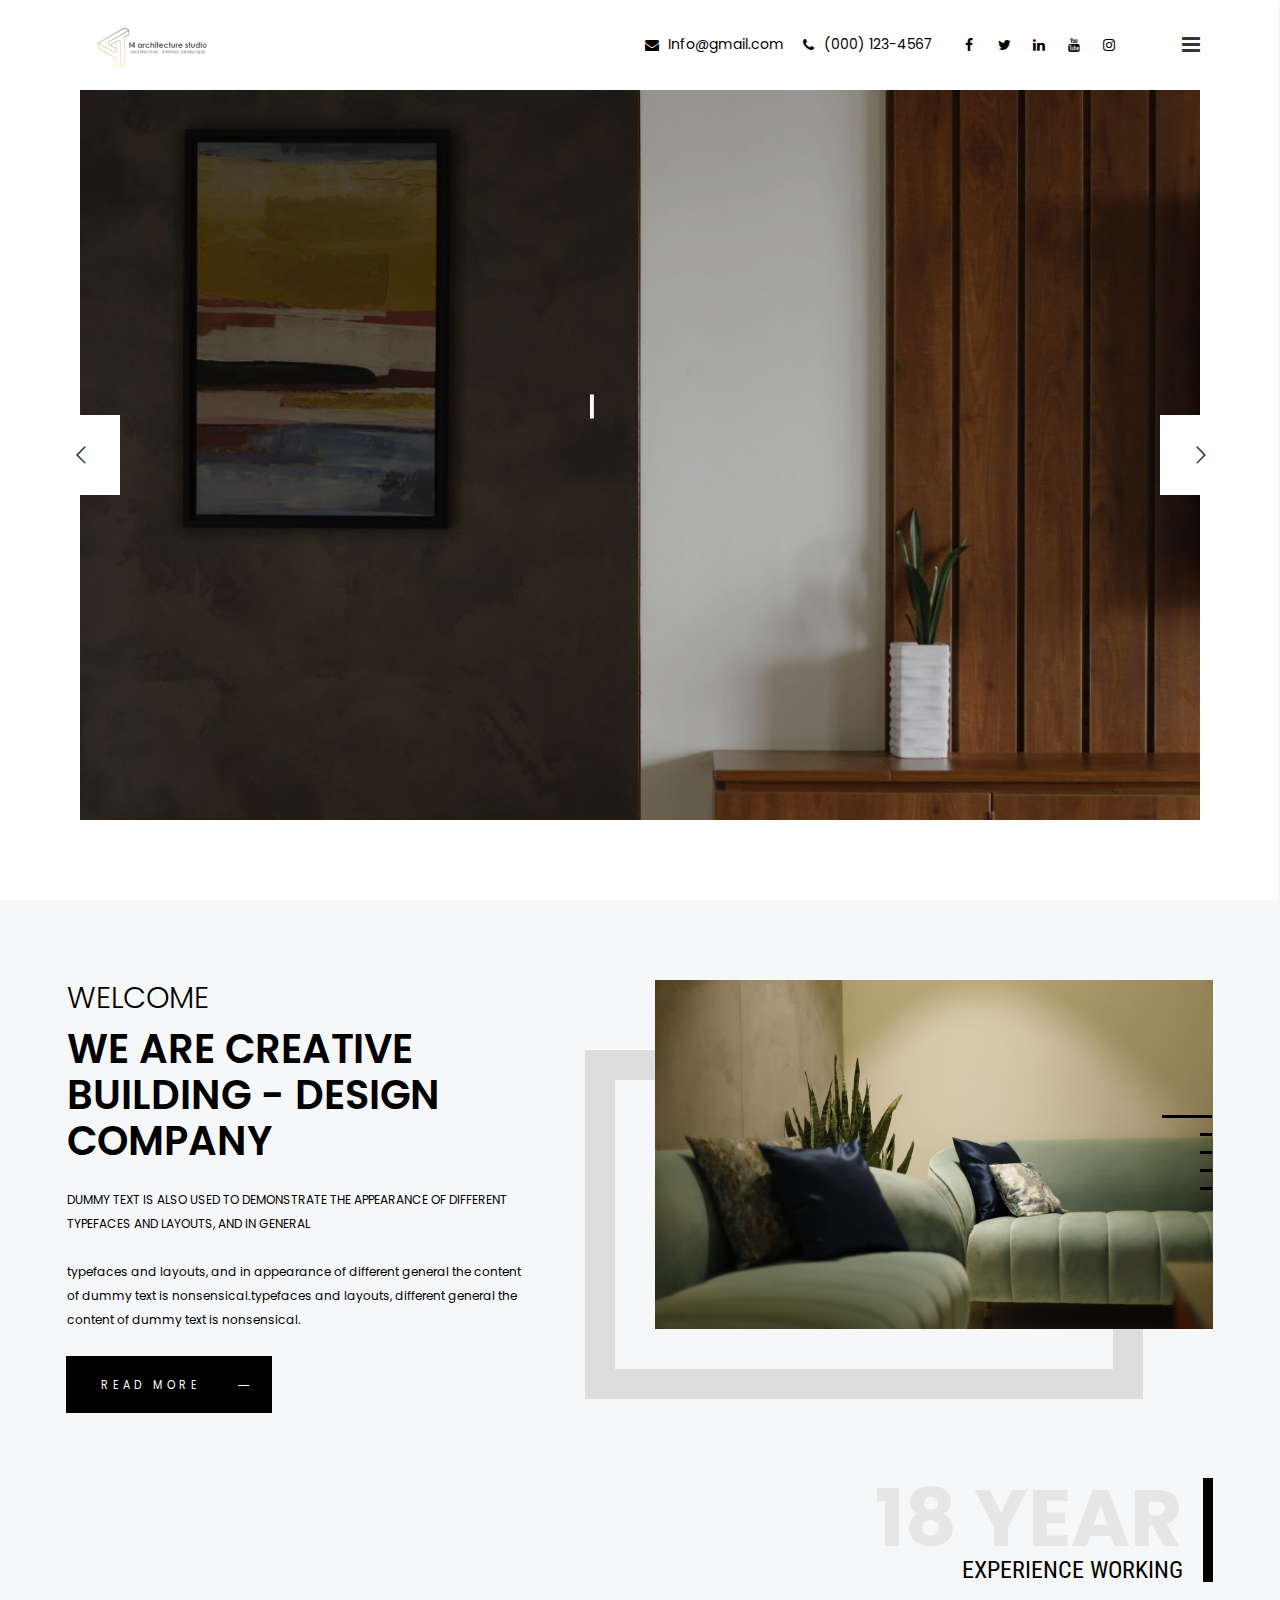
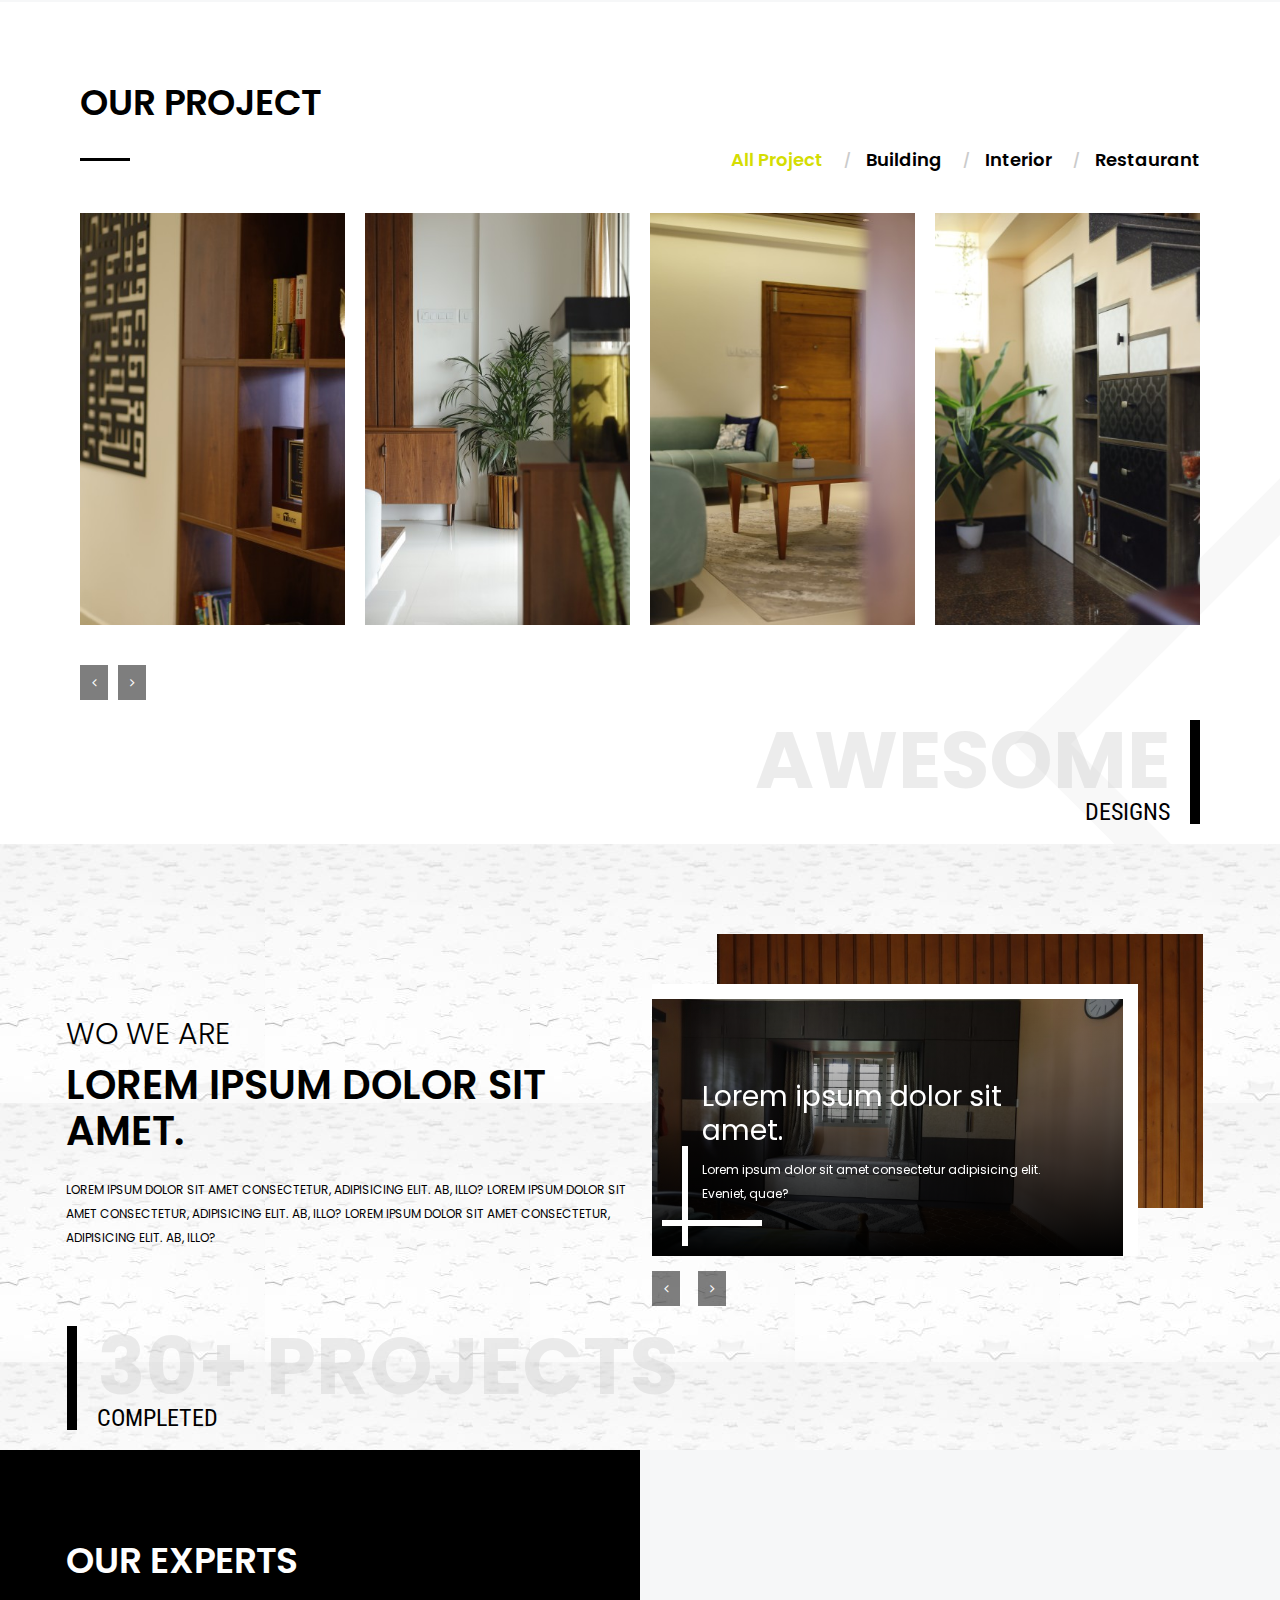
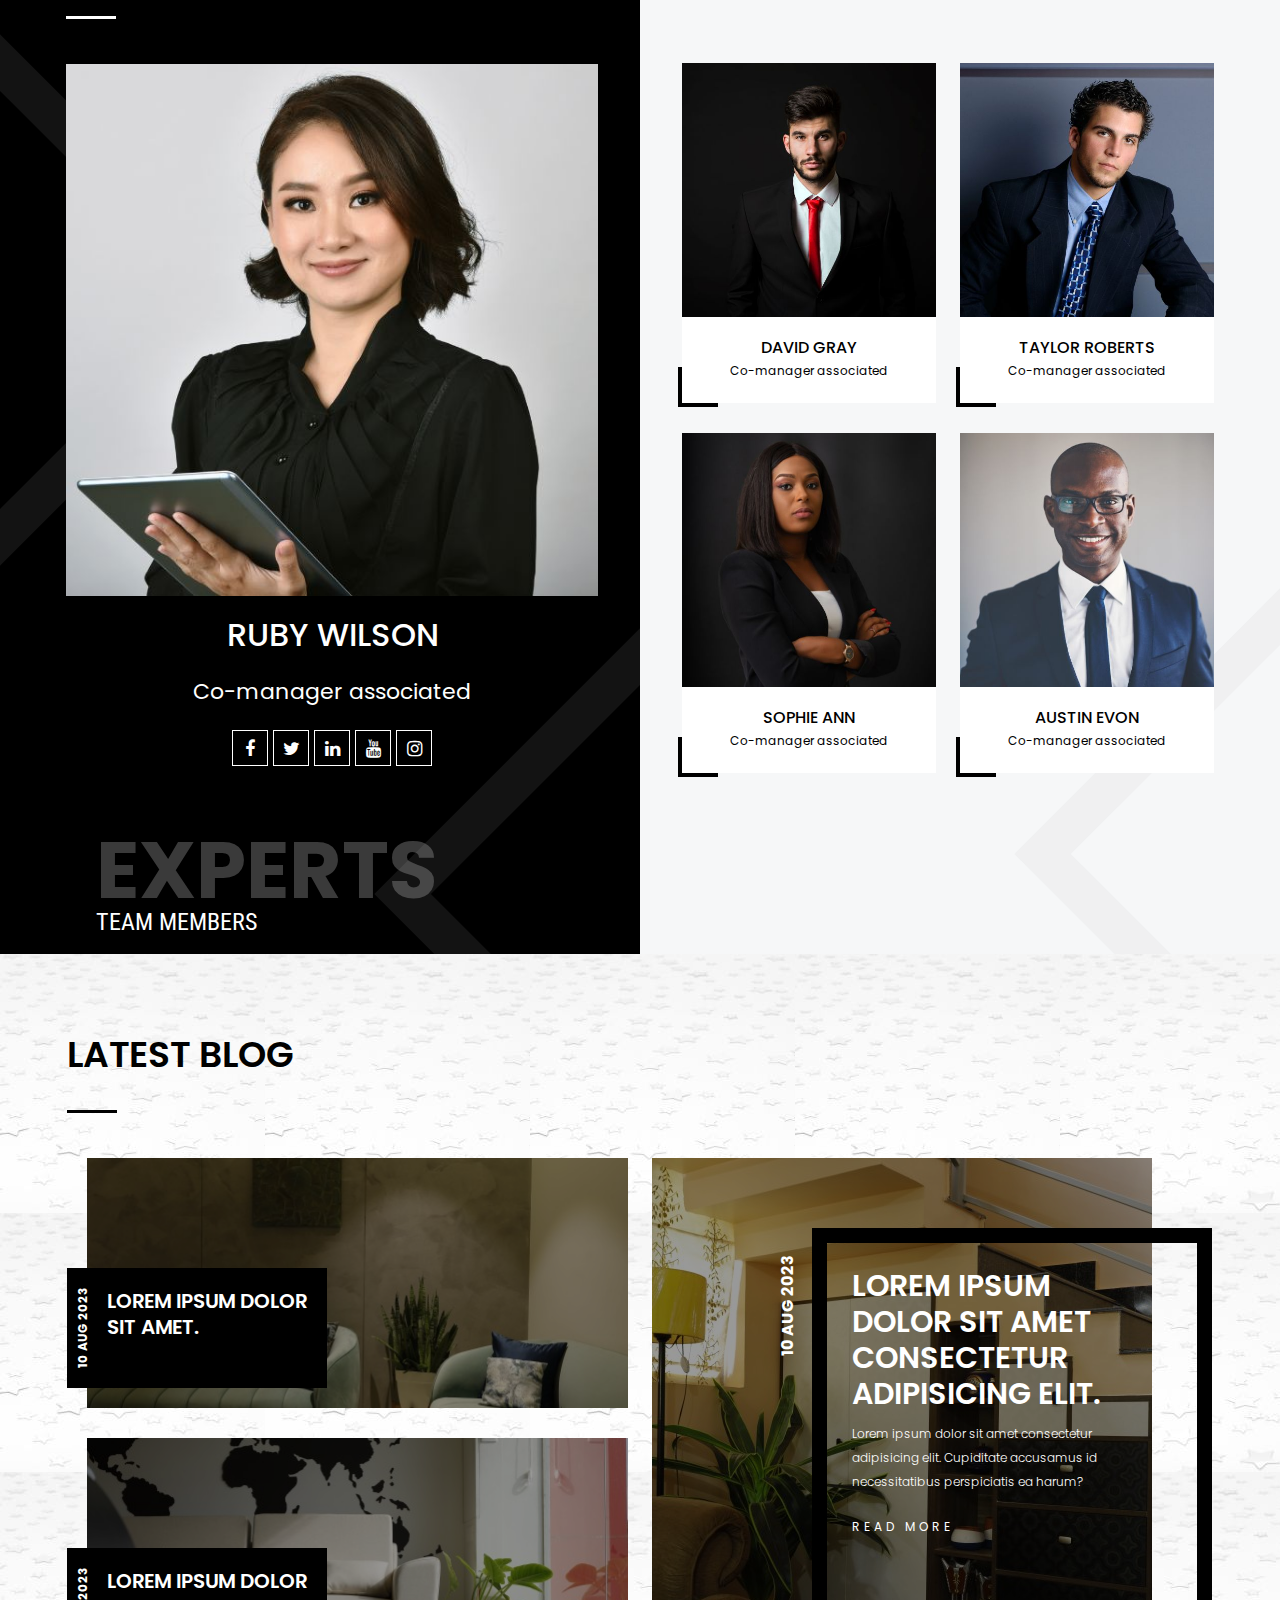
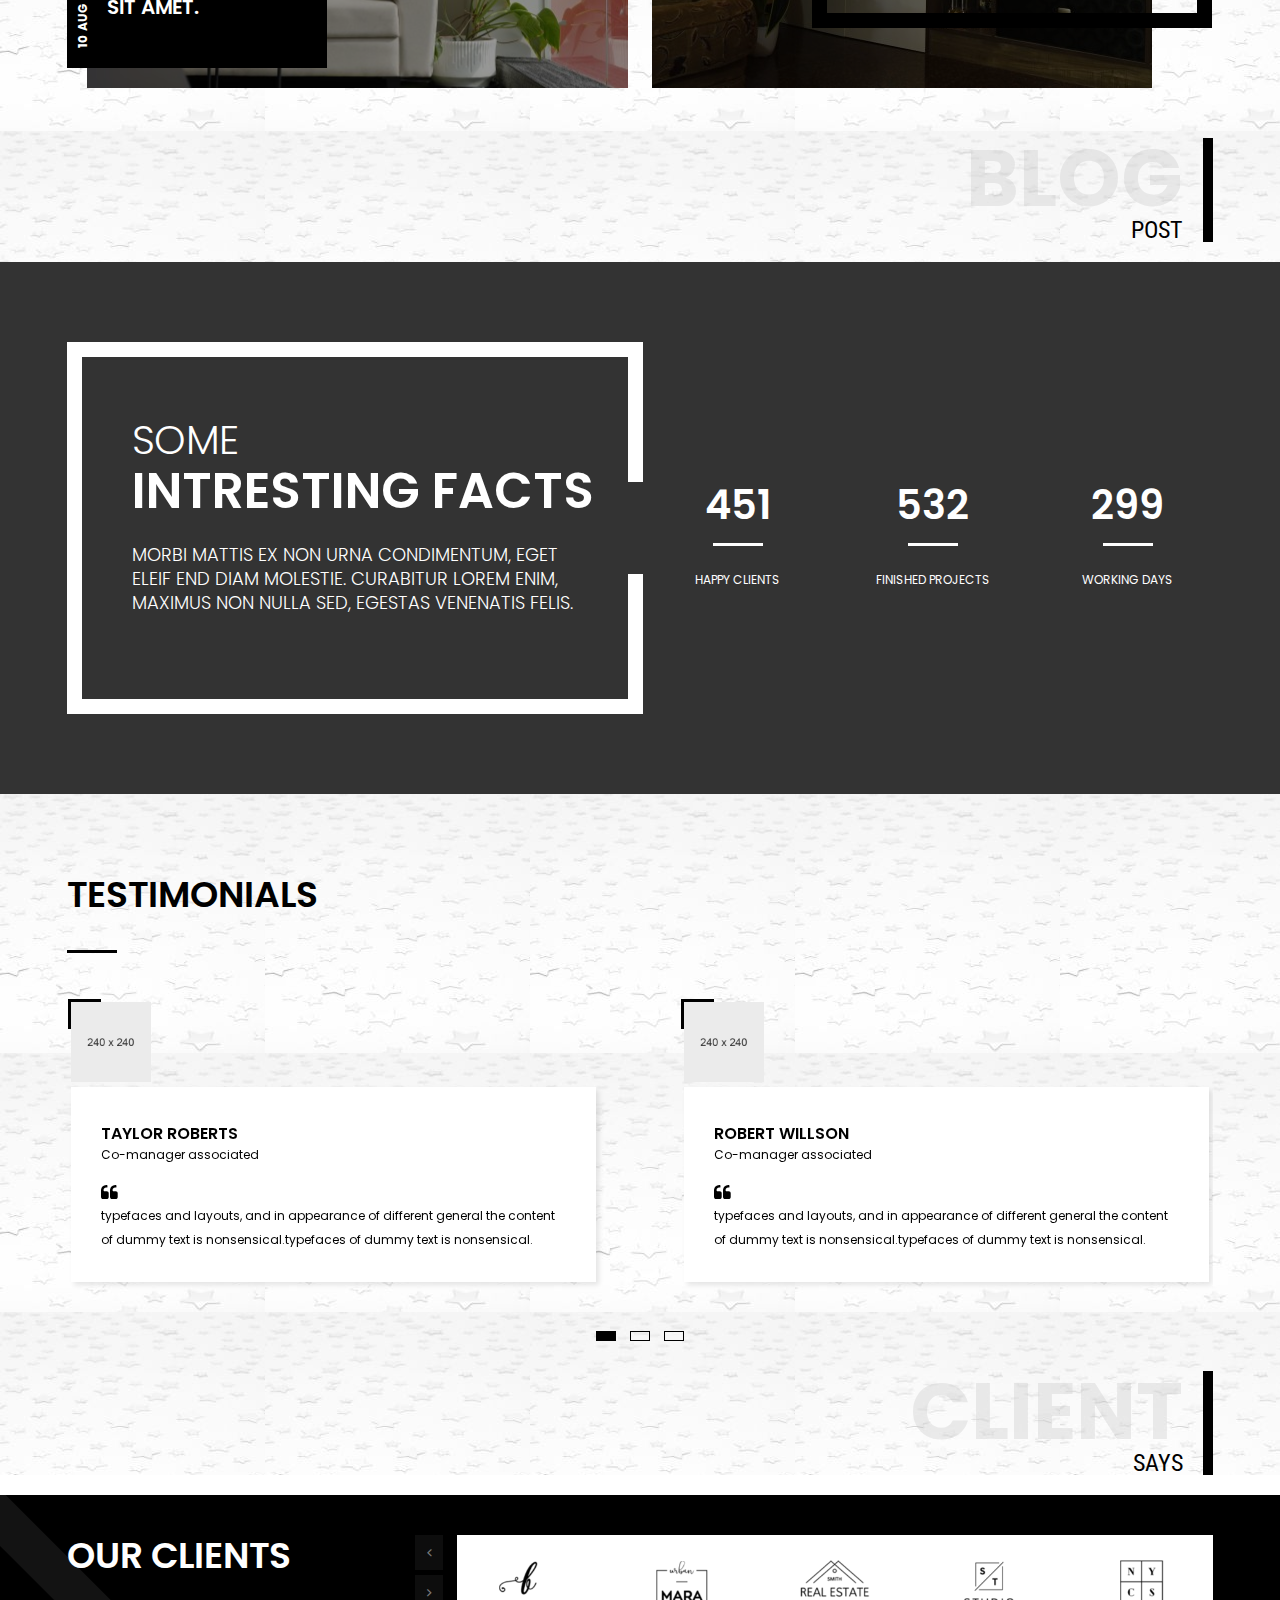
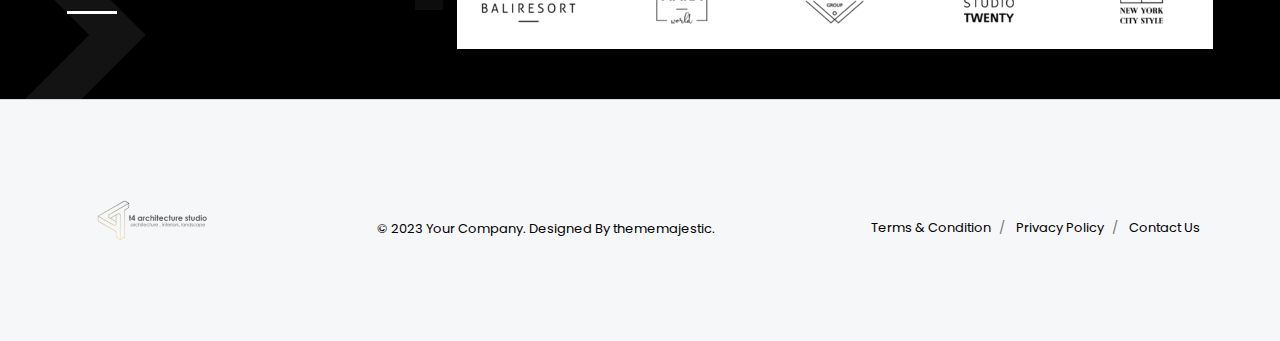
==== commit 7be4bc32: "photos updats" ====
--- a/index.html
+++ b/index.html
@@ -136,7 +136,7 @@
                                                     <a href="index.html">Home</a>
                                                 </li>
                                                 <li>
-                                                    <a href="#">About US</a>
+                                                    <a href="about-1.html">About US</a>
                                                     <!-- </li>
                                                 <li>
                                                     <a href="javascript:;">News</a>
@@ -156,7 +156,7 @@
                                                     </ul> -->
                                                 </li>
                                                 <li>
-                                                    <a href="#">Projects</a>
+                                                    <a href="work-grid.html">Projects</a>
                                                     <!-- <ul class="sub-menu v-sub-menu">
                                                         <li><a href="post-image.html">Image</a></li>
                                                         <li><a href="post-gallery.html">Gallery</a></li>
@@ -782,7 +782,7 @@
                 <div class="section-head text-left">
                     <div class="row">
                         <div class="col-xl-5 col-lg-12 col-md-12">
-                            <h2 class="text-uppercase font-36">Latest Project</h2>
+                            <h2 class="text-uppercase font-36">Our Project</h2>
                             <div class="wt-separator-outer">
                                 <div class="wt-separator bg-black"></div>
                             </div>
@@ -956,7 +956,7 @@
                         <!-- COLUMNS 8 -->
                         <div class="item fadingcol interior-col">
                             <div class="wt-img-effect ">
-                                <img src="images/gallery/portrait/pic7.jpg" alt="">
+                                <img src="images/gallery/portrait/pic8.jpg" alt="">
                                 <div class="overlay-bx-2 ">
                                     <div class="line-amiation">
                                         <div class="text-white  font-weight-300 p-a40">
@@ -1113,7 +1113,7 @@
             <!-- WHO WE ARE SECTION END -->
 
             <!-- OUR EXPERTS SECTION START -->
-            <!-- <div class="section-full bg-gray square_shape3">
+           <div class="section-full bg-gray square_shape3">
                 <div class="container-fluid">
                     <div class="section-content">
                         <div class="row">
@@ -1133,7 +1133,7 @@
                                         </div>
                                         <div class="wt-team-info text-center p-lr10 p-tb20 text-white">
                                             <h2 class="wt-team-title text-uppercase text-white font-32 font-weight-500">
-                                                Robert willson</h2>
+                                                Ruby Wilson</h2>
                                             <p class="font-22">Co-manager associated</p>
                                             <ul
                                                 class="social-icons social-md social-square social-dark white-border has-bg">
@@ -1236,7 +1236,7 @@
                                                     </div>
                                                 </div>
                                                 <div class="wt-team-info text-center bg-white p-lr10 p-tb20">
-                                                    <h5 class="wt-team-title text-uppercase m-a0">Robert willson</h5>
+                                                    <h5 class="wt-team-title text-uppercase m-a0">Sophie Ann    </h5>
                                                     <p class="m-b0">Co-manager associated</p>
                                                    
                                                 </div>
@@ -1279,7 +1279,7 @@
                 </div>
 
 
-            </div> -->
+            </div> 
             <!-- OUR EXPERTS SECTION END -->
 
             <!-- BLOG SECTION START -->
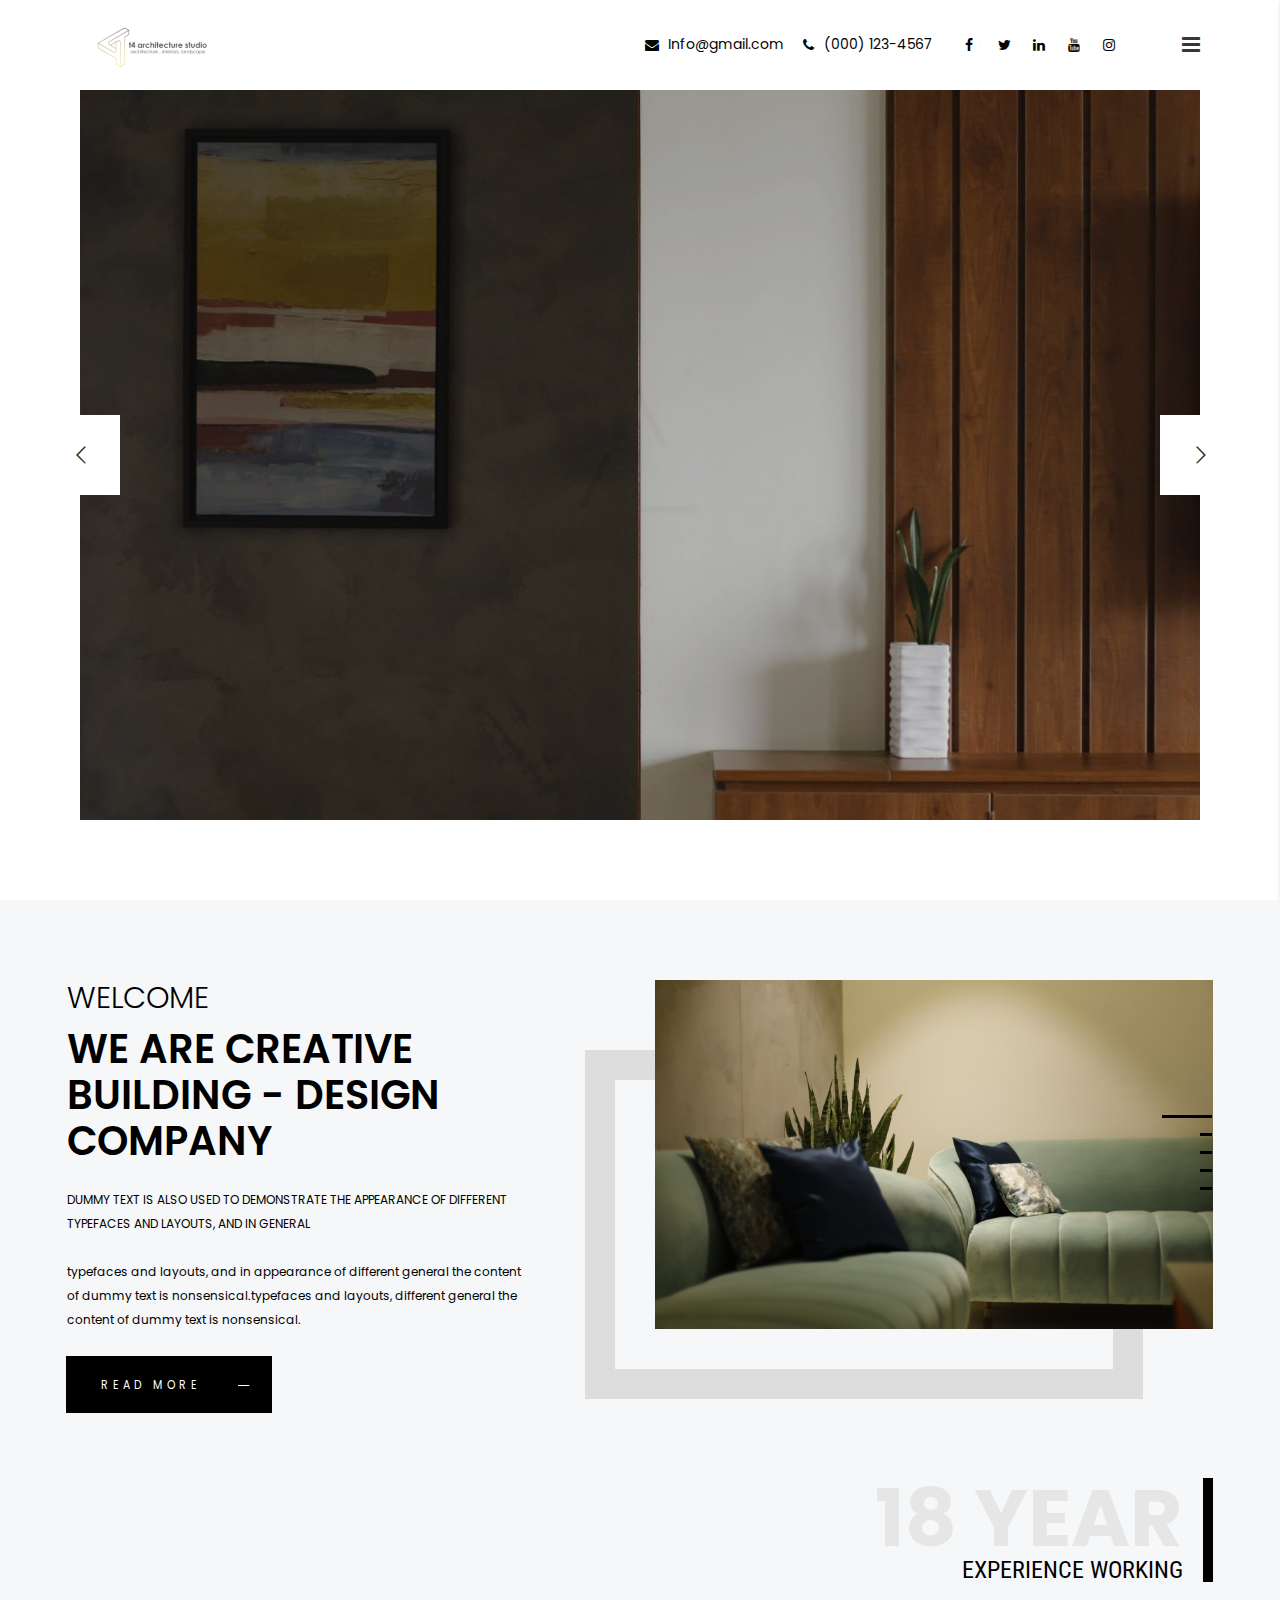
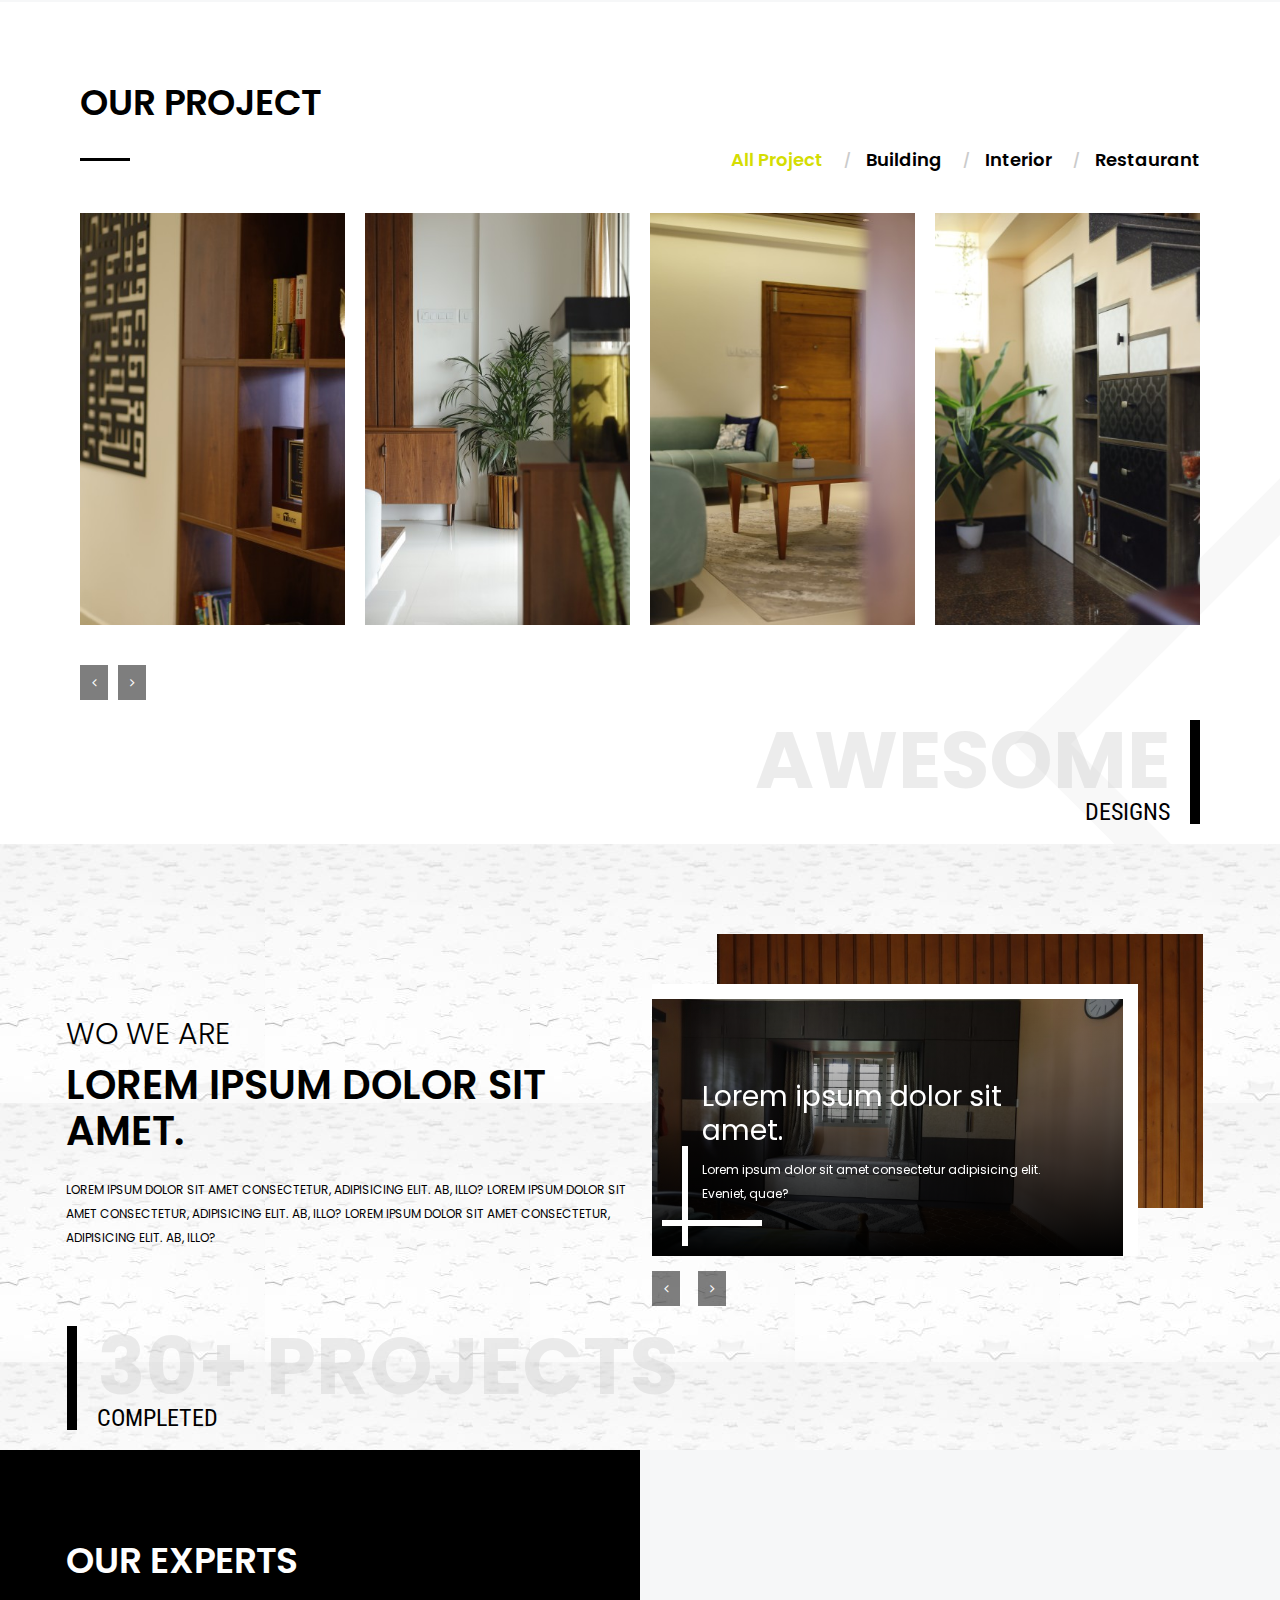
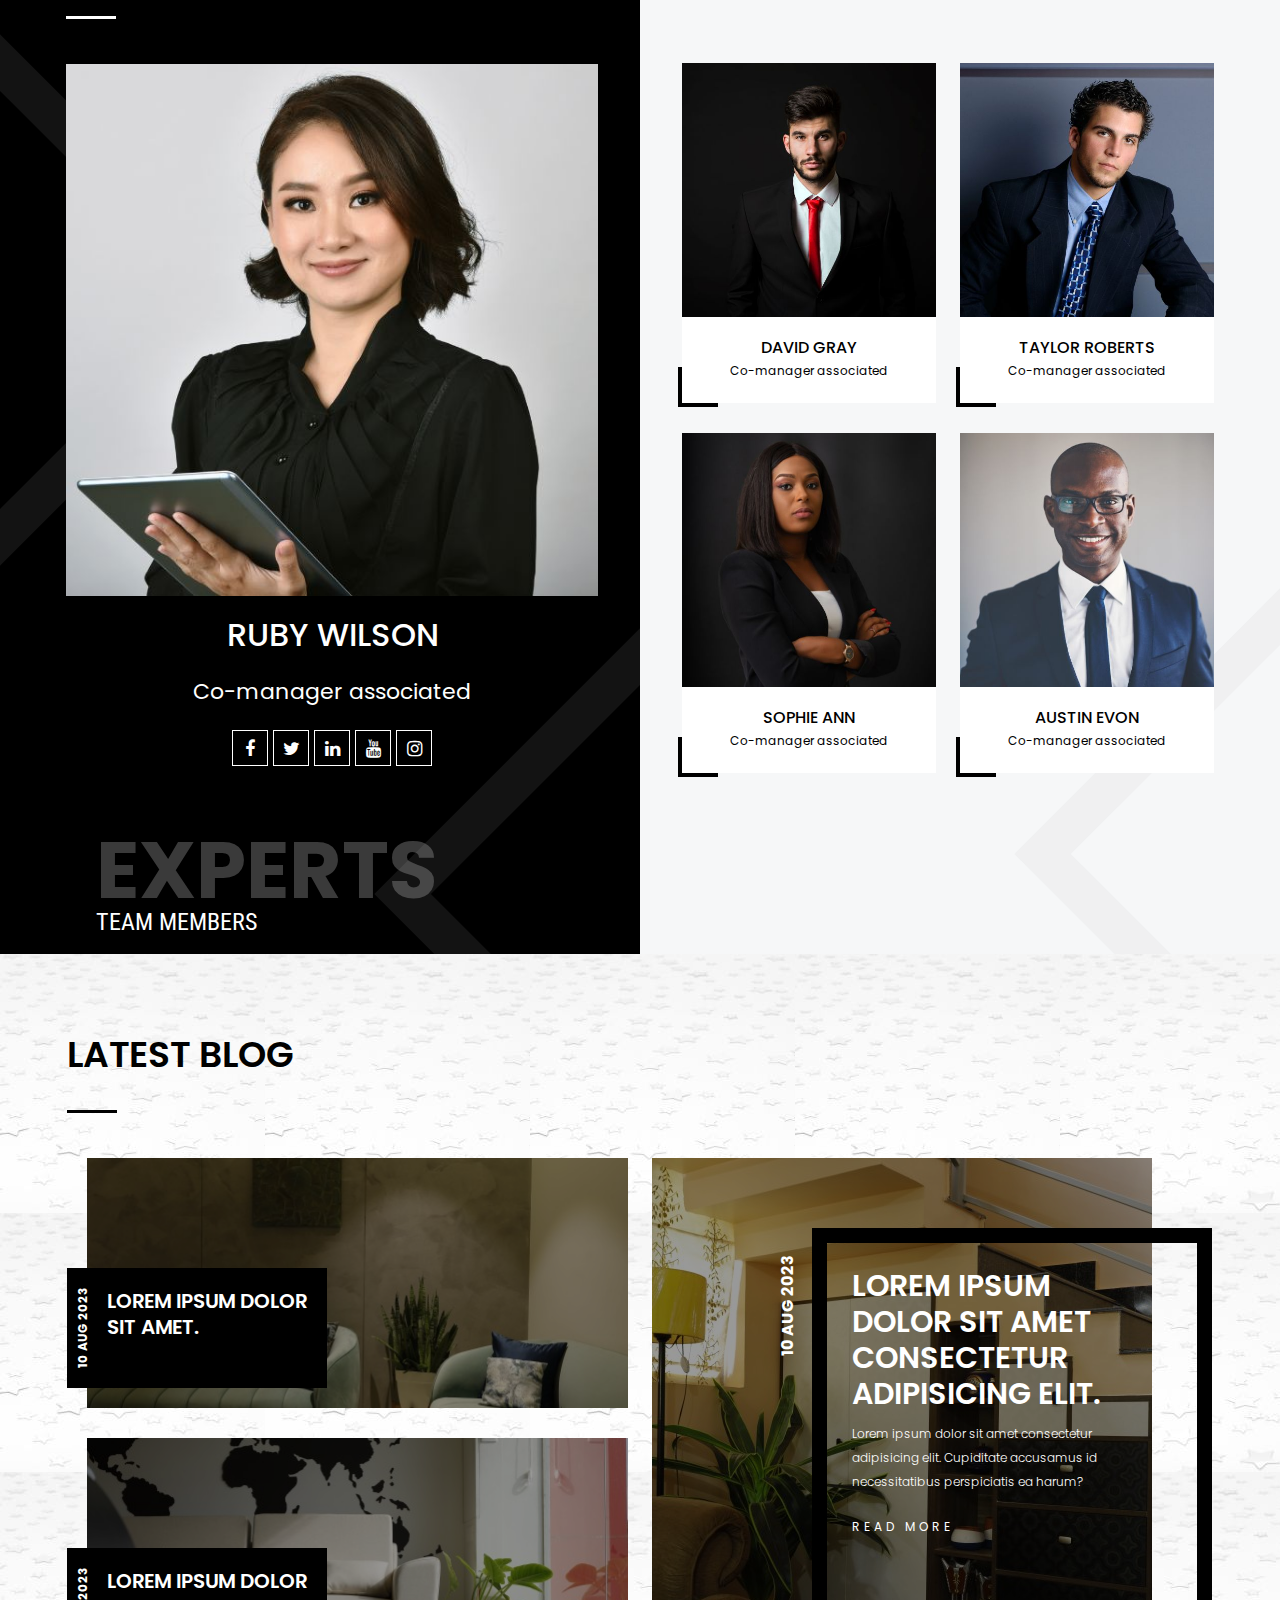
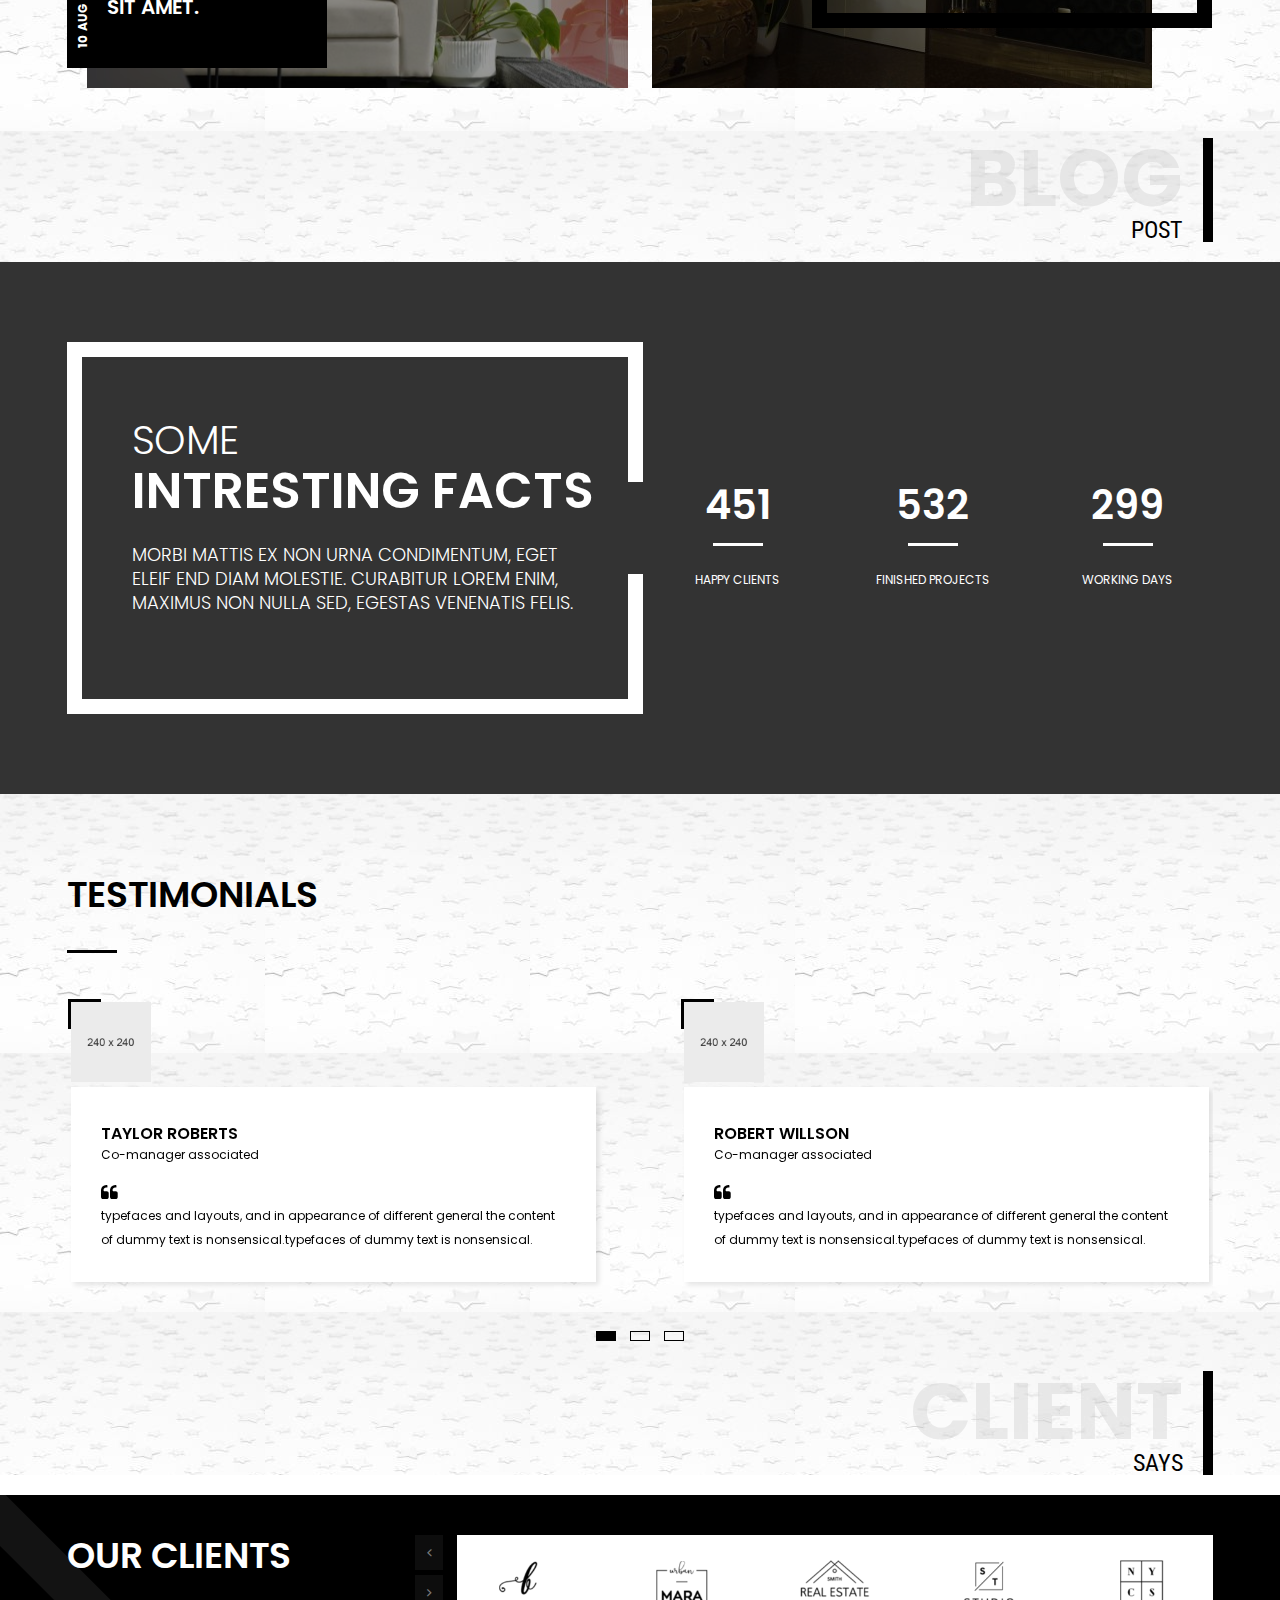
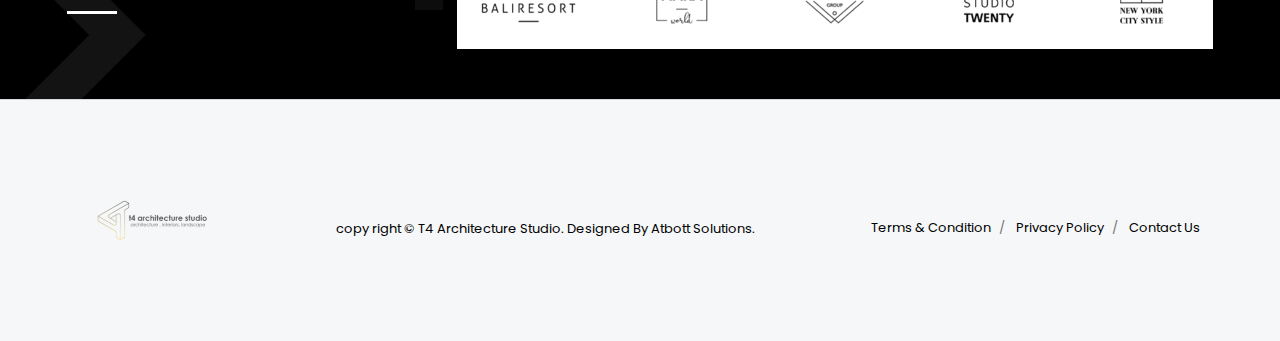
==== commit bfd2ade7: "commit" ====
--- a/index.html
+++ b/index.html
@@ -1663,7 +1663,7 @@
                         </div>
 
                         <div class="text-center copyright-block p-t15">
-                            <span class="copyrights-text">© 2023 Your Company. Designed By thememajestic.</span>
+                            <span class="copyrights-text">copy right © T4 Architecture Studio. Designed By Atbott Solutions.</span>
                         </div>
 
                         <div class="wt-footer-bot-right p-t15">
